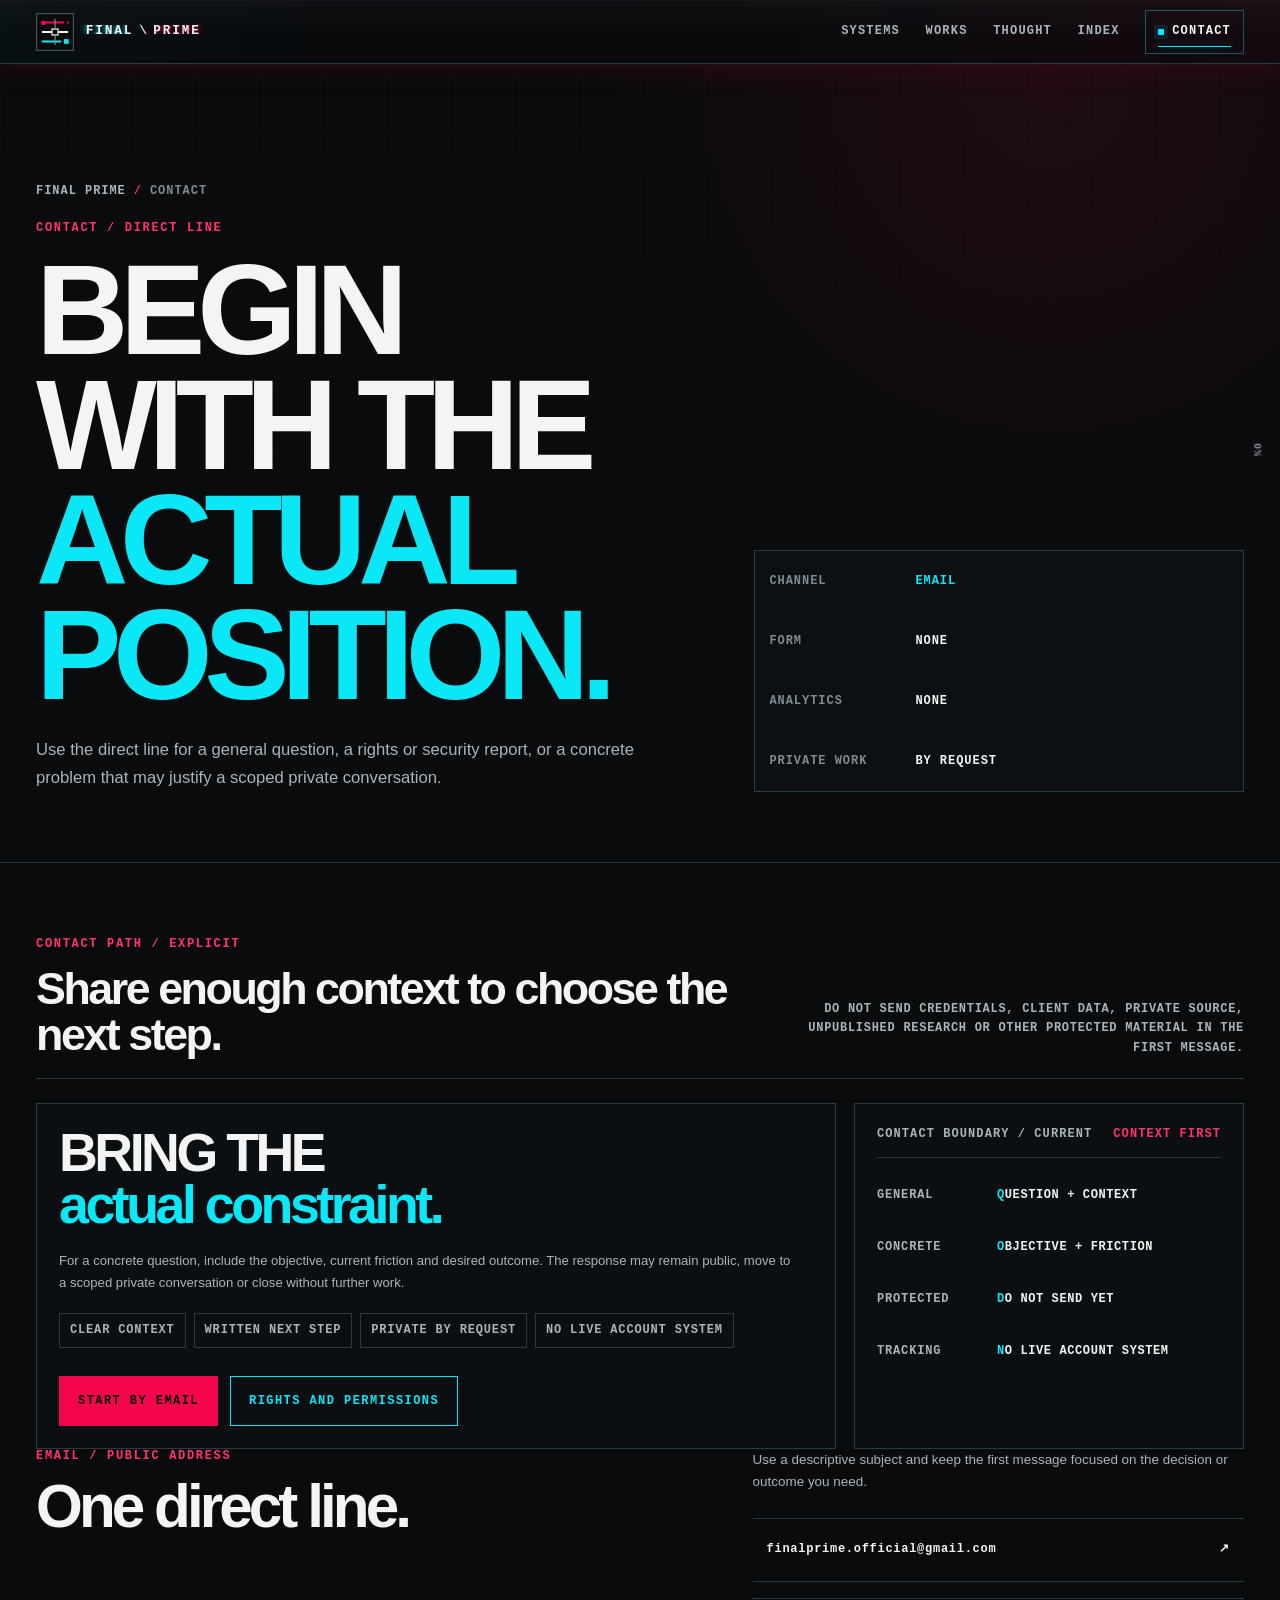
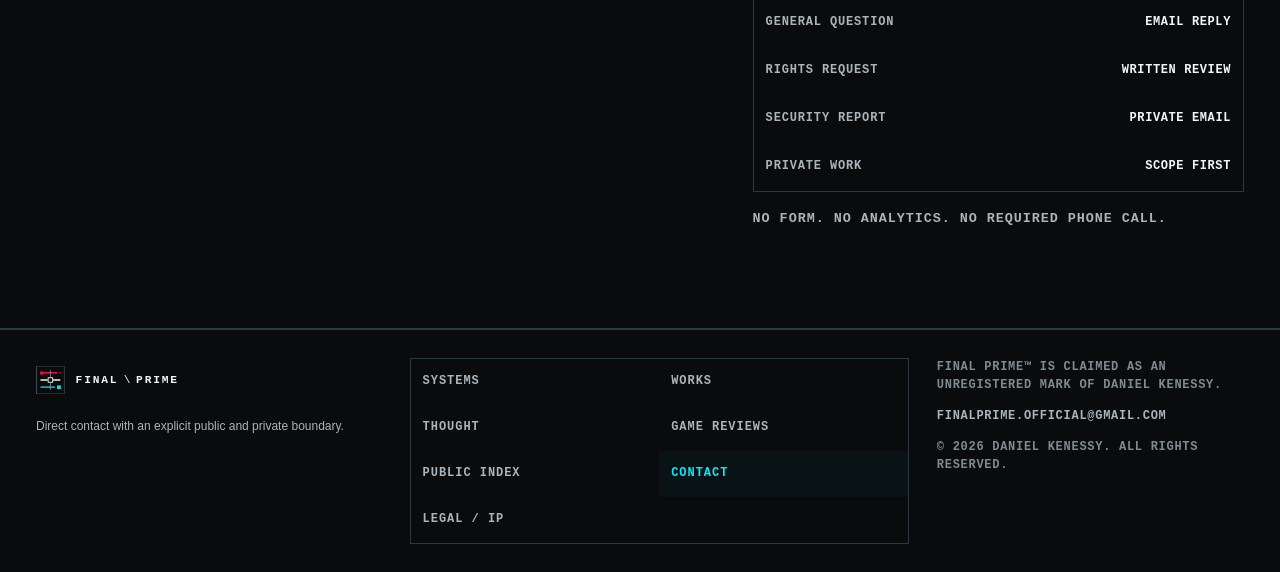
==== contact/index.html @ 652f9877 "Finalize homepage motto typography" ====
<!doctype html>
<html lang="en" class="no-js">
<head>
  <meta charset="utf-8">
  <meta name="viewport" content="width=device-width, initial-scale=1">
  <meta name="description" content="Contact Final Prime for questions, rights or security reports, and scoped private work through a direct no-tracking email path with explicit boundaries.">
  <meta name="author" content="Daniel Kenessy">
  <meta name="copyright" content="© 2026 Daniel Kenessy">
  <meta name="robots" content="index,follow,max-image-preview:large">
  <meta name="theme-color" content="#090b0d">
  <meta name="color-scheme" content="dark">
  <meta name="referrer" content="no-referrer">
  <meta http-equiv="Content-Security-Policy" content="default-src 'self'; script-src 'self'; style-src 'self'; img-src 'self' data:; font-src 'self'; media-src 'none'; connect-src 'self'; worker-src 'none'; child-src 'none'; object-src 'none'; frame-src 'none'; form-action 'none'; base-uri 'self'; manifest-src 'self'">
  <link rel="canonical" href="https://final-prime.github.io/contact/">
  <link rel="license" href="https://final-prime.github.io/legal/">
  <meta property="og:type" content="website"><meta property="og:locale" content="en_US"><meta property="og:site_name" content="Final Prime"><meta property="og:title" content="Contact Final Prime"><meta property="og:description" content="A direct contact path for general questions, rights or security reports, and scoped private work."><meta property="og:url" content="https://final-prime.github.io/contact/"><meta property="og:image" content="https://final-prime.github.io/assets/og-cover.png"><meta property="og:image:type" content="image/png"><meta property="og:image:width" content="1200"><meta property="og:image:height" content="630"><meta property="og:image:alt" content="Final Prime public surface"><meta name="twitter:card" content="summary_large_image"><meta name="twitter:title" content="Contact Final Prime"><meta name="twitter:description" content="A direct contact path for general questions, rights or security reports, and scoped private work."><meta name="twitter:image" content="https://final-prime.github.io/assets/og-cover.png"><meta name="twitter:image:alt" content="Final Prime public surface">
  <title>Contact | Final Prime</title>
  <link rel="icon" href="/assets/favicon.svg" type="image/svg+xml"><link rel="icon" href="/assets/icon-192.png" type="image/png" sizes="192x192"><link rel="apple-touch-icon" href="/apple-touch-icon.png" sizes="180x180"><link rel="manifest" href="/site.webmanifest"><link rel="stylesheet" href="/assets/signal-glitch.css?v=20260717-6"><link rel="stylesheet" href="/assets/base.css?v=20260717-6"><link rel="stylesheet" href="/assets/catalog.css"><link rel="stylesheet" href="/assets/content-b.css"><link rel="stylesheet" href="/assets/responsive.css?v=20260717-4"><link rel="stylesheet" href="/assets/surface-polish.css?v=20260717-4"><noscript><link rel="stylesheet" href="/assets/no-js.css"></noscript><script src="/assets/app.js?v=20260717-3" defer></script>
  <script src="/assets/scroll-readout.js?v=20260717-1" defer></script>
</head>
<body>
  <a class="skip-link" href="#main-content">Skip to content</a>
  <header class="site-header" data-site-header><div class="shell header-inner"><a class="brand" href="/" aria-label="Final Prime home"><img class="brand-mark" src="/assets/mark.svg" width="38" height="38" alt=""><span class="brand-name" aria-hidden="true"><span class="brand-word brand-word-final">FINAL</span><span class="brand-divider">\</span><span class="brand-word brand-word-prime">PRIME</span></span></a><button class="menu-toggle" type="button" hidden aria-expanded="false" aria-controls="site-navigation" aria-label="Open primary navigation" data-menu-toggle><span aria-hidden="true"></span></button><nav class="site-nav" id="site-navigation" aria-label="Primary navigation" data-site-nav><a href="/systems/">Systems</a><a href="/works/">Works</a><a href="/thought/">Thought</a><a href="/index/">Index</a><a class="nav-access" href="/contact/" aria-current="page"><span class="access-dot" aria-hidden="true"></span>Contact</a></nav></div></header>
  <main class="catalog-main" id="main-content" tabindex="-1">
    <section class="catalog-hero" aria-labelledby="contact-page-title"><div class="shell catalog-hero-grid"><div><nav class="page-context" aria-label="Breadcrumb"><a href="/">Final Prime</a><span aria-hidden="true">/</span><span aria-current="page">Contact</span></nav><p class="section-kicker">Contact / Direct line</p><h1 id="contact-page-title">Begin with the <span>actual position.</span></h1><p class="catalog-intro">Use the direct line for a general question, a rights or security report, or a concrete problem that may justify a scoped private conversation.</p></div><dl class="catalog-meta"><div class="current"><dt>Channel</dt><dd>Email</dd></div><div><dt>Form</dt><dd>None</dd></div><div><dt>Analytics</dt><dd>None</dd></div><div><dt>Private work</dt><dd>By request</dd></div></dl></div></section>
    <section class="catalog-section" aria-labelledby="contact-path-title"><div class="shell"><header class="section-head"><div><p class="section-kicker">Contact path / Explicit</p><h2 id="contact-path-title">Share enough context to choose the next step.</h2></div><p class="section-note">Do not send credentials, client data, private source, unpublished research or other protected material in the first message.</p></header><div class="access-layout"><article class="access-copy"><h3>Bring the <em>actual constraint.</em></h3><p>For a concrete question, include the objective, current friction and desired outcome. The response may remain public, move to a scoped private conversation or close without further work.</p><div class="access-benefits" role="list" aria-label="Contact principles"><span role="listitem">Clear context</span><span role="listitem">Written next step</span><span role="listitem">Private by request</span><span role="listitem">No live account system</span></div><div class="hero-actions"><a class="button button-primary" href="mailto:finalprime.official@gmail.com?subject=Final%20Prime%20enquiry">Start by email</a><a class="button button-secondary" href="/legal/">Rights and permissions</a></div></article><div class="private-boundary-card" role="group" aria-labelledby="contact-boundary-title"><div class="tracking-topline"><span>CONTACT BOUNDARY / CURRENT</span><strong id="contact-boundary-title">Context first</strong></div><dl><div><dt>General</dt><dd>Question + context</dd></div><div><dt>Concrete</dt><dd>Objective + friction</dd></div><div><dt>Protected</dt><dd>Do not send yet</dd></div><div><dt>Tracking</dt><dd>No live account system</dd></div></dl></div></div><section class="contact-section" aria-labelledby="direct-email-title"><div class="contact-layout"><div><p class="section-kicker">Email / Public address</p><h2 id="direct-email-title">One direct line.</h2></div><div class="contact-copy"><p>Use a descriptive subject and keep the first message focused on the decision or outcome you need.</p><a class="contact-link" href="mailto:finalprime.official@gmail.com?subject=Final%20Prime%20enquiry"><span>finalprime.official@gmail.com</span><span aria-hidden="true">↗</span></a><dl class="contact-routing" aria-label="Contact routing guidance"><div><dt>General question</dt><dd>Email reply</dd></div><div><dt>Rights request</dt><dd>Written review</dd></div><div><dt>Security report</dt><dd>Private email</dd></div><div><dt>Private work</dt><dd>Scope first</dd></div></dl><p class="contact-note">No form. No analytics. No required phone call.</p></div></div></section></div></section>
  </main>
  <footer class="site-footer"><div class="shell footer-grid"><div class="footer-identity"><a class="brand footer-brand" href="/" aria-label="Final Prime home"><img class="brand-mark" src="/assets/mark.svg" width="32" height="32" alt=""><span class="brand-name" aria-hidden="true"><span class="brand-word brand-word-final">FINAL</span><span class="brand-divider">\</span><span class="brand-word brand-word-prime">PRIME</span></span></a><p>Direct contact with an explicit public and private boundary.</p></div><nav class="footer-nav" aria-label="Footer navigation"><a href="/systems/">Systems</a><a href="/works/">Works</a><a href="/thought/">Thought</a><a href="/reviews/">Game Reviews</a><a href="/index/">Public Index</a><a href="/contact/" aria-current="page">Contact</a><a href="/legal/">Legal / IP</a></nav><div class="footer-meta"><p>Final Prime™ is claimed as an unregistered mark of Daniel Kenessy.</p><p><a href="mailto:finalprime.official@gmail.com">finalprime.official@gmail.com</a></p><p>© <span data-current-year>2026</span> Daniel Kenessy. All rights reserved.</p></div></div></footer>
</body>
</html>
---- assets/signal-glitch.css ----
/* Final Prime signal lattice and restrained digital fault effects. */

body::after {
  position: fixed;
  z-index: 90;
  inset: 0;
  content: "";
  pointer-events: none;
  opacity: 0.28;
  background: repeating-linear-gradient(
    0deg,
    rgba(255, 255, 255, 0.012) 0,
    rgba(255, 255, 255, 0.012) 1px,
    transparent 1px,
    transparent 4px
  );
}

.brand {
  position: relative;
  isolation: isolate;
}

.site-header .brand-mark {
  transform-origin: center;
}

.site-header .brand-name {
  transform-origin: left center;
}

.site-header .brand-word-final {
  --echo-near: -1px;
  --echo-mid: -3px;
  --echo-far: -6px;
  --echo-burst-near: -2px;
  --echo-burst-mid: -4px;
  --echo-burst-far: -7px;
  --echo-rgb: 10, 232, 247;
}

.site-header .brand-word-prime {
  --echo-near: 1px;
  --echo-mid: 3px;
  --echo-far: 6px;
  --echo-burst-near: 2px;
  --echo-burst-mid: 4px;
  --echo-burst-far: 7px;
  --echo-rgb: 245, 5, 77;
}

.site-header .brand-word {
  text-shadow:
    var(--echo-near) 0 0 rgba(var(--echo-rgb), 0.46),
    var(--echo-mid) 0 1px rgba(var(--echo-rgb), 0.23),
    var(--echo-far) 0 2.4px rgba(var(--echo-rgb), 0.10);
}

.site-header .brand-divider {
  text-shadow:
    -1px -1px 0.2px rgba(10, 232, 247, 0.54),
    1px 1px 0.2px rgba(245, 5, 77, 0.58),
    -3px -1px 1.4px rgba(10, 232, 247, 0.14),
    3px 1px 1.4px rgba(245, 5, 77, 0.16);
  transform-origin: center;
}

@media (prefers-reduced-motion: no-preference) {
  .site-header .brand:hover .brand-mark,
  .site-header .brand:focus-visible .brand-mark {
    animation: fp-brand-mark-interaction 460ms steps(1, end) 1;
  }

  .site-header .brand:hover .brand-name,
  .site-header .brand:focus-visible .brand-name {
    animation: fp-brand-name-interaction 460ms steps(1, end) 1;
  }

  .site-header .brand:hover .brand-word,
  .site-header .brand:focus-visible .brand-word {
    animation: fp-brand-echo-interaction 460ms steps(1, end) 1;
  }

  .site-header .brand:hover .brand-divider,
  .site-header .brand:focus-visible .brand-divider {
    animation: fp-brand-divider-interaction 460ms steps(1, end) 1;
  }

  .site-header .brand.is-glitching .brand-mark {
    animation: fp-brand-mark-trigger 460ms steps(1, end) 1;
  }

  .site-header .brand.is-glitching .brand-name {
    animation: fp-brand-name-trigger 460ms steps(1, end) 1;
  }

  .site-header .brand.is-glitching .brand-word {
    animation: fp-brand-echo-trigger 460ms steps(1, end) 1;
  }

  .site-header .brand.is-glitching .brand-divider {
    animation: fp-brand-divider-trigger 460ms steps(1, end) 1;
  }
}

@keyframes fp-brand-mark-interaction {
  0%, 16%, 32%, 48%, 64%, 100% { filter: none; transform: none; }
  10% { filter: drop-shadow(1px 0 var(--fuchsia)) drop-shadow(-1px 0 var(--cyan)); transform: translate(1px, -1px); }
  26% { filter: drop-shadow(-1px 0 var(--fuchsia)) drop-shadow(1px 0 var(--cyan)); transform: translate(-1px, 1px); }
  58% { filter: drop-shadow(1px 0 var(--cyan)) drop-shadow(-1px 0 var(--fuchsia)); transform: translateX(1px); }
}

@keyframes fp-brand-name-interaction {
  0%, 16%, 32%, 48%, 64%, 100% { transform: none; }
  10% { transform: translateX(-1px); }
  26% { transform: translateX(1px); }
  58% { transform: translateX(-1px); }
}

@keyframes fp-brand-echo-interaction {
  0%, 16%, 32%, 48%, 64%, 100% {
    text-shadow: var(--echo-near) 0 0 rgba(var(--echo-rgb), 0.46), var(--echo-mid) 0 1px rgba(var(--echo-rgb), 0.23), var(--echo-far) 0 2.4px rgba(var(--echo-rgb), 0.10);
  }
  10% {
    text-shadow: var(--echo-burst-near) 0 0 rgba(var(--echo-rgb), 0.68), var(--echo-burst-mid) 0 1.2px rgba(var(--echo-rgb), 0.34), var(--echo-burst-far) 0 2.8px rgba(var(--echo-rgb), 0.15);
  }
  26% {
    text-shadow: var(--echo-near) 0 0 rgba(var(--echo-rgb), 0.52), var(--echo-mid) 0 1px rgba(var(--echo-rgb), 0.26), var(--echo-far) 0 2.4px rgba(var(--echo-rgb), 0.11);
  }
  58% {
    text-shadow: var(--echo-burst-near) 0 0 rgba(var(--echo-rgb), 0.60), var(--echo-burst-mid) 0 1.2px rgba(var(--echo-rgb), 0.30), var(--echo-burst-far) 0 2.8px rgba(var(--echo-rgb), 0.13);
  }
}

@keyframes fp-brand-divider-interaction {
  0%, 16%, 32%, 48%, 64%, 100% {
    text-shadow: -1px -1px 0.2px rgba(10, 232, 247, 0.54), 1px 1px 0.2px rgba(245, 5, 77, 0.58), -3px -1px 1.4px rgba(10, 232, 247, 0.14), 3px 1px 1.4px rgba(245, 5, 77, 0.16);
    transform: none;
  }
  10% { text-shadow: -3px -1px 1.4px rgba(10, 232, 247, 0.66), 3px 1px 1.4px rgba(245, 5, 77, 0.72); transform: scaleX(1.14); }
  26% { text-shadow: -1px 1px 0.8px rgba(10, 232, 247, 0.50), 1px -1px 0.8px rgba(245, 5, 77, 0.54); transform: scaleX(0.96); }
  58% { text-shadow: -2px -1px 1px rgba(10, 232, 247, 0.58), 2px 1px 1px rgba(245, 5, 77, 0.62); transform: scaleX(1.06); }
}

@keyframes fp-brand-mark-trigger {
  0%, 16%, 32%, 48%, 64%, 100% { filter: none; transform: none; }
  10% { filter: drop-shadow(1px 0 var(--fuchsia)) drop-shadow(-1px 0 var(--cyan)); transform: translate(1px, -1px); }
  26% { filter: drop-shadow(-1px 0 var(--fuchsia)) drop-shadow(1px 0 var(--cyan)); transform: translate(-1px, 1px); }
  58% { filter: drop-shadow(1px 0 var(--cyan)) drop-shadow(-1px 0 var(--fuchsia)); transform: translateX(1px); }
}

@keyframes fp-brand-name-trigger {
  0%, 16%, 32%, 48%, 64%, 100% { transform: none; }
  10% { transform: translateX(-1px); }
  26% { transform: translateX(1px); }
  58% { transform: translateX(-1px); }
}

@keyframes fp-brand-echo-trigger {
  0%, 16%, 32%, 48%, 64%, 100% {
    text-shadow: var(--echo-near) 0 0 rgba(var(--echo-rgb), 0.46), var(--echo-mid) 0 1px rgba(var(--echo-rgb), 0.23), var(--echo-far) 0 2.4px rgba(var(--echo-rgb), 0.10);
  }
  10% {
    text-shadow: var(--echo-burst-near) 0 0 rgba(var(--echo-rgb), 0.68), var(--echo-burst-mid) 0 1.2px rgba(var(--echo-rgb), 0.34), var(--echo-burst-far) 0 2.8px rgba(var(--echo-rgb), 0.15);
  }
  26% {
    text-shadow: var(--echo-near) 0 0 rgba(var(--echo-rgb), 0.52), var(--echo-mid) 0 1px rgba(var(--echo-rgb), 0.26), var(--echo-far) 0 2.4px rgba(var(--echo-rgb), 0.11);
  }
  58% {
    text-shadow: var(--echo-burst-near) 0 0 rgba(var(--echo-rgb), 0.60), var(--echo-burst-mid) 0 1.2px rgba(var(--echo-rgb), 0.30), var(--echo-burst-far) 0 2.8px rgba(var(--echo-rgb), 0.13);
  }
}

@keyframes fp-brand-divider-trigger {
  0%, 16%, 32%, 48%, 64%, 100% {
    text-shadow: -1px -1px 0.2px rgba(10, 232, 247, 0.54), 1px 1px 0.2px rgba(245, 5, 77, 0.58), -3px -1px 1.4px rgba(10, 232, 247, 0.14), 3px 1px 1.4px rgba(245, 5, 77, 0.16);
    transform: none;
  }
  10% { text-shadow: -3px -1px 1.4px rgba(10, 232, 247, 0.66), 3px 1px 1.4px rgba(245, 5, 77, 0.72); transform: scaleX(1.14); }
  26% { text-shadow: -1px 1px 0.8px rgba(10, 232, 247, 0.50), 1px -1px 0.8px rgba(245, 5, 77, 0.54); transform: scaleX(0.96); }
  58% { text-shadow: -2px -1px 1px rgba(10, 232, 247, 0.58), 2px 1px 1px rgba(245, 5, 77, 0.62); transform: scaleX(1.06); }
}

@media (prefers-reduced-motion: reduce) {
  .site-header .brand-mark,
  .site-header .brand-name {
    animation: none !important;
    filter: none;
    text-shadow: none;
    transform: none;
  }

  .site-header .brand-word,
  .site-header .brand-divider {
    animation: none !important;
    transform: none;
  }
}

@media (forced-colors: active) {
  body::after { display: none; }

  .site-header .brand-mark,
  .site-header .brand-name,
  .site-header .brand-word,
  .site-header .brand-divider {
    animation: none !important;
    filter: none;
    text-shadow: none;
    transform: none;
  }

}

@media (prefers-reduced-transparency: reduce) {
  .site-header .brand-word,
  .site-header .brand-divider {
    animation: none !important;
    text-shadow: none;
    transform: none;
  }

}

@media print {
  .site-header .brand-word,
  .site-header .brand-divider {
    animation: none !important;
    text-shadow: none;
    transform: none;
  }

}
---- assets/base.css ----
:root {
  color-scheme: dark;
  --bg: #090b0d;
  --surface: #0f1316;
  --surface-2: #151b1f;
  --surface-3: #1a2126;
  --line: #2d3941;
  --line-strong: #43515a;
  --text: #f2f4f5;
  --muted: #aab4ba;
  --muted-dark: #7f8a91;
  --fuchsia: #f5054d;
  --fuchsia-text: #ff336f;
  --cyan: #0ae8f7;
  --sans: Inter, ui-sans-serif, -apple-system, BlinkMacSystemFont, "Segoe UI", Arial, sans-serif;
  --display: "Aptos Display", "Segoe UI Variable Display", "Helvetica Neue", Arial, sans-serif;
  --mono: "SFMono-Regular", Consolas, "Liberation Mono", Menlo, monospace;
  --shell: min(1360px, calc(100% - 72px));
  --header-height: 64px;
}

* { box-sizing: border-box; }
html { scroll-behavior: auto; background: var(--bg); }
body {
  margin: 0;
  min-width: 0;
  color: var(--text);
  background: radial-gradient(circle at 82% 4%, rgba(245, 5, 77, 0.09), transparent 29rem), var(--bg);
  font-family: var(--sans);
  font-size: 16px;
  line-height: 1.55;
  text-rendering: optimizeLegibility;
  -webkit-font-smoothing: antialiased;
}
body.menu-open { overflow: hidden; }
::selection { color: #050708; background: var(--cyan); }
img, svg { display: block; max-width: 100%; }
button, a { -webkit-tap-highlight-color: transparent; }
a { color: inherit; }
button, input, textarea, select { font: inherit; }
button { color: inherit; }
[hidden] { display: none !important; }
h1, h2, h3, p, dl, dd, ul { margin-top: 0; }
.shell { width: var(--shell); margin-inline: auto; }

.skip-link {
  position: fixed;
  z-index: 1000;
  top: 12px;
  left: 12px;
  display: flex;
  align-items: center;
  min-height: 44px;
  padding: 11px 14px;
  color: #031012;
  background: var(--cyan);
  transform: translateY(-180%);
  transition: none;
  font: 800 0.72rem/1 var(--mono);
  letter-spacing: 0.08em;
  text-decoration: none;
  text-transform: uppercase;
}
.skip-link:focus { transform: translateY(0); }
:focus-visible { outline: 3px solid var(--cyan); outline-offset: 3px; }

.site-header {
  position: sticky;
  z-index: 100;
  top: 0;
  height: var(--header-height);
  overflow: visible;
  border-bottom: 1px solid var(--line);
  background-color: #0c0e10;
  background-image:
    linear-gradient(180deg, rgba(255, 255, 255, 0.026) 0%, transparent 58%),
    linear-gradient(90deg, rgba(10, 232, 247, 0.025) 0%, transparent 26%, transparent 70%, rgba(245, 5, 77, 0.04) 100%);
  box-shadow:
    inset 0 1px 0 rgba(255, 255, 255, 0.026),
    0 10px 28px rgba(245, 5, 77, 0.08),
    0 2px 10px rgba(245, 5, 77, 0.05);
  transition: background-color 200ms ease, border-color 200ms ease, box-shadow 200ms ease;
}
.site-header.is-scrolled {
  border-bottom-color: var(--line-strong);
  background-color: #090b0d;
  box-shadow:
    inset 0 1px 0 rgba(255, 255, 255, 0.026),
    0 12px 32px rgba(245, 5, 77, 0.11),
    0 3px 12px rgba(245, 5, 77, 0.07);
}
@supports ((-webkit-backdrop-filter: blur(1px)) or (backdrop-filter: blur(1px))) {
  .site-header {
    background-color: rgba(9, 11, 13, 0.80);
    backdrop-filter: blur(18px) saturate(112%);
    -webkit-backdrop-filter: blur(18px) saturate(112%);
  }
  .site-header.is-scrolled { background-color: rgba(9, 11, 13, 0.92); }
}
.header-inner { display: flex; align-items: center; justify-content: space-between; height: 100%; gap: clamp(18px, 2.2vw, 28px); }
.brand { display: inline-flex; align-items: center; min-height: 44px; gap: 12px; text-decoration: none; }
.brand-mark { flex: 0 0 auto; }
.brand-name { display: inline-flex; gap: 0.42em; align-items: baseline; color: var(--text); font: 800 0.78rem/1 var(--mono); letter-spacing: 0.16em; white-space: nowrap; }
.brand-word,
.brand-divider { display: inline-block; }
.brand-divider { min-width: 0.75em; color: var(--text); font-weight: 500; letter-spacing: 0; text-align: center; }
.site-nav { display: flex; align-items: center; gap: clamp(16px, 2vw, 26px); }
.site-nav a { position: relative; display: inline-flex; align-items: center; min-height: 44px; color: var(--muted); font: 800 0.75rem/1.3 var(--mono); letter-spacing: 0.1em; text-decoration: none; text-transform: uppercase; }
.site-nav a::after {
  position: absolute;
  right: 0;
  bottom: 6px;
  left: 0;
  height: 1px;
  content: "";
  opacity: 0;
  background: var(--cyan);
  box-shadow: 0 0 9px rgba(10, 232, 247, 0.52);
  transform: scaleX(0);
  transform-origin: center;
  transition: opacity 150ms ease, transform 180ms ease;
}
.site-nav a:hover, .site-nav a:focus-visible { color: var(--text); }
.site-nav a:hover::after,
.site-nav a:focus-visible::after { opacity: 1; transform: scaleX(1); }
.site-nav .nav-access { display: inline-flex; align-items: center; gap: 8px; min-height: 44px; padding: 0 12px; color: var(--cyan); border: 1px solid rgba(10, 232, 247, 0.36); }
.site-nav .nav-access::after { right: 12px; left: 12px; }
.access-dot { width: 6px; height: 6px; background: var(--cyan); box-shadow: 0 0 0 4px rgba(10, 232, 247, 0.10); }
.menu-toggle { display: none; width: 46px; height: 46px; border: 1px solid var(--line); background: transparent; cursor: pointer; }
.menu-toggle span, .menu-toggle::before, .menu-toggle::after { display: block; width: 20px; height: 1px; margin: 5px auto; content: ""; background: currentColor; transition: transform 180ms ease, opacity 180ms ease; }
.menu-toggle[aria-expanded="true"] span { opacity: 0; }
.menu-toggle[aria-expanded="true"]::before { transform: translateY(6px) rotate(45deg); }
.menu-toggle[aria-expanded="true"]::after { transform: translateY(-6px) rotate(-45deg); }
.section-head { display: grid; grid-template-columns: minmax(0, 1fr) auto; gap: 30px; align-items: end; padding-bottom: 20px; border-bottom: 1px solid var(--line); }
.section-head > * { min-width: 0; }
.section-head h2 { margin: 13px 0 0; font-family: var(--display); font-size: clamp(2rem, 3.5vw, 3.35rem); font-style: normal; font-weight: 720; line-height: 1.04; letter-spacing: -0.055em; overflow-wrap: anywhere; }
.section-note { max-width: 460px; margin: 0; color: var(--muted); font: 700 0.75rem/1.6 var(--mono); letter-spacing: 0.06em; text-align: right; text-transform: uppercase; }
.section-kicker { margin-bottom: 0; color: var(--fuchsia-text); font: 800 0.75rem/1.2 var(--mono); letter-spacing: 0.14em; text-transform: uppercase; }
.hero-actions { display: flex; flex-wrap: wrap; gap: 12px; margin-top: 28px; }
.button { display: inline-flex; align-items: center; justify-content: center; min-height: 50px; padding: 0 18px; border: 1px solid var(--line); background: transparent; color: var(--text); font: 800 0.75rem/1.2 var(--mono); letter-spacing: 0.12em; text-decoration: none; text-transform: uppercase; transition: transform 150ms ease, border-color 150ms ease, background 150ms ease, color 150ms ease; }
.button:hover, .button:focus-visible { transform: translateY(-2px); border-color: var(--line-strong); }
.button-primary { color: #050708; border-color: var(--fuchsia); background: var(--fuchsia); }
.button-primary:hover, .button-primary:focus-visible { background: #ff1d5f; border-color: #ff1d5f; }
.button-secondary { color: var(--cyan); border-color: var(--cyan); }

@media (forced-colors: active) {
  .site-header,
  .site-header.is-scrolled {
    border-bottom-color: CanvasText;
    background: Canvas;
    box-shadow: none;
    backdrop-filter: none;
    -webkit-backdrop-filter: none;
  }
  .site-nav a::after { background: CanvasText; box-shadow: none; forced-color-adjust: none; }
  .menu-toggle span,
  .menu-toggle::before,
  .menu-toggle::after { background: CanvasText; forced-color-adjust: none; }
  .access-dot { forced-color-adjust: none; }
  .button-primary { color: ButtonText; background: ButtonFace; border-color: ButtonText; }
}

@media (prefers-reduced-transparency: reduce) {
  .site-header,
  .site-header.is-scrolled {
    background-color: #090b0d;
    background-image: none;
    box-shadow: none;
    backdrop-filter: none;
    -webkit-backdrop-filter: none;
  }
}

@media print {
  .site-header,
  .site-header.is-scrolled {
    background-image: none;
    box-shadow: none;
    backdrop-filter: none;
    -webkit-backdrop-filter: none;
  }
}
.footer-nav a[href="/legal/"] { grid-column: 1 / -1; border-right: 0; border-bottom: 0; }
---- assets/catalog.css ----
/* Public registry and Works surfaces. Shared, static and dependency-free. */

.sr-only {
  position: absolute !important;
  width: 1px !important;
  height: 1px !important;
  padding: 0 !important;
  margin: -1px !important;
  overflow: hidden !important;
  clip: rect(0, 0, 0, 0) !important;
  white-space: nowrap !important;
  border: 0 !important;
}
.catalog-main {
  min-height: calc(100svh - var(--header-height));
}
.catalog-hero {
  position: relative;
  padding: clamp(64px, 9vw, 118px) 0 70px;
  border-bottom: 1px solid var(--line);
  overflow: hidden;
}
.catalog-hero::before {
  position: absolute;
  inset: 0;
  pointer-events: none;
  content: "";
  background-image:
    linear-gradient(rgba(45, 57, 65, 0.28) 1px, transparent 1px),
    linear-gradient(90deg, rgba(45, 57, 65, 0.28) 1px, transparent 1px);
  background-size: 64px 64px;
  opacity: 0.24;
  mask-image: linear-gradient(to bottom, #000, transparent 94%);
}
.catalog-hero-grid {
  position: relative;
  display: grid;
  grid-template-columns: minmax(0, 1.15fr) minmax(340px, 0.85fr);
  gap: 56px;
  align-items: end;
}
.catalog-hero h1 {
  max-width: 980px;
  margin: 16px 0 0;
  font-family: var(--display);
  font-size: clamp(4rem, 10vw, 9rem);
  font-weight: 780;
  line-height: 0.9;
  letter-spacing: -0.065em;
  overflow-wrap: anywhere;
  text-transform: uppercase;
}
.catalog-hero h1 span {
  display: block;
  color: var(--cyan);
}
.catalog-intro {
  max-width: 780px;
  margin: 24px 0 0;
  color: var(--muted);
  font-size: clamp(1rem, 1.3vw, 1.18rem);
  line-height: 1.68;
  overflow-wrap: anywhere;
}
.catalog-meta {
  margin: 0;
  border: 1px solid var(--line);
  background: rgba(15, 19, 22, 0.72);
}
.catalog-meta > div {
  display: grid;
  grid-template-columns: 132px minmax(0, 1fr);
  gap: 14px;
  min-height: 60px;
  align-items: center;
  padding: 0 14px;
  border-bottom: 1px solid var(--line-soft);
}
.catalog-meta > div:last-child { border-bottom: 0; }
.catalog-meta dt,
.catalog-meta dd,
.catalog-code,
.registry-head,
.registry-cell dt,
.registry-cell dd,
.release-lane header,
.release-lane footer,
.boundary-list dt,
.boundary-list dd {
  font: 800 0.75rem/1.4 var(--mono);
  letter-spacing: 0.08em;
  text-transform: uppercase;
}
.catalog-meta dt { color: var(--muted-dark); }
.catalog-meta dd { min-width: 0; margin: 0; color: var(--text); overflow-wrap: anywhere; }
.catalog-meta .current dd { color: var(--cyan); }
.catalog-section {
  padding: 74px 0;
  border-bottom: 1px solid var(--line);
}
.catalog-grid {
  display: grid;
  grid-template-columns: repeat(2, minmax(0, 1fr));
  gap: 18px;
  margin-top: 24px;
}
.release-lane,
.registry-card,
.catalog-boundary,
.catalog-empty,
.release-protocol {
  min-width: 0;
  border: 1px solid var(--line);
  background: rgba(15, 19, 22, 0.58);
}
.release-lane {
  position: relative;
  display: flex;
  min-height: 310px;
  flex-direction: column;
  overflow: hidden;
}
.release-lane::before {
  position: absolute;
  top: -1px;
  left: -1px;
  width: 32%;
  height: 1px;
  content: "";
  background: var(--fuchsia);
}
.release-lane:nth-child(even)::before { background: var(--cyan); }
.release-lane header {
  display: flex;
  min-height: 50px;
  align-items: center;
  justify-content: space-between;
  gap: 18px;
  padding: 0 15px;
  border-bottom: 1px solid var(--line);
  color: var(--muted);
}
.release-lane header strong { color: var(--muted); }
.release-lane-body { padding: clamp(22px, 4vw, 36px); }
.release-lane h2 {
  margin: 0;
  font-family: var(--display);
  font-size: clamp(2.2rem, 4.8vw, 4.6rem);
  line-height: 0.96;
  letter-spacing: -0.06em;
  overflow-wrap: anywhere;
  text-transform: uppercase;
}
.release-lane p { max-width: 650px; margin: 18px 0 0; color: var(--muted); font-size: 0.84rem; line-height: 1.65; }
.release-lane .published-review-line {
  margin-top: 18px;
  padding: 14px;
  border: 1px solid rgba(255, 159, 47, 0.28);
  background: rgba(255, 159, 47, 0.035);
}
.published-review-line strong {
  display: block;
  color: #ff9f2f;
  font: 800 0.75rem/1.4 var(--mono);
  text-transform: uppercase;
}
.published-review-line span {
  display: block;
  margin-top: 8px;
  color: var(--muted);
  font-size: 0.75rem;
}
.release-lane footer {
  display: grid;
  grid-template-columns: 1fr auto;
  gap: 18px;
  align-items: center;
  margin-top: auto;
  padding: 14px 16px;
  border-top: 1px solid var(--line);
  color: var(--muted-dark);
}
.release-lane footer strong { color: var(--text); }
.release-protocol { margin-top: 18px; }
.protocol-grid { display: grid; grid-template-columns: repeat(4, 1fr); margin: 0; padding: 0; list-style: none; }
.protocol-step { min-width: 0; min-height: 150px; padding: 16px; border-right: 1px solid var(--line); }
.protocol-step:last-child { border-right: 0; }
.protocol-step span { color: var(--muted-dark); font: 800 0.75rem/1.3 var(--mono); letter-spacing: 0.08em; text-transform: uppercase; }
.protocol-step strong { display: block; margin-top: 16px; color: var(--text); font-size: 0.9rem; text-transform: uppercase; }
.protocol-step p { margin: 9px 0 0; color: var(--muted); font-size: 0.75rem; line-height: 1.5; }
.protocol-step:first-child { box-shadow: inset 2px 0 0 var(--cyan); }
.protocol-step:last-child { box-shadow: inset -2px 0 0 var(--fuchsia); }
.registry-list { display: grid; gap: 12px; margin-top: 24px; }
.registry-card { display: grid; grid-template-columns: 175px minmax(0, 1fr); }
.registry-head {
  display: flex;
  min-height: 156px;
  flex-direction: column;
  justify-content: space-between;
  padding: 16px;
  border-right: 1px solid var(--line);
  color: var(--muted);
}
.registry-head strong { color: var(--fuchsia-text); }
.registry-card:nth-child(even) .registry-head strong { color: var(--cyan); }
.registry-body { min-width: 0; padding: 18px; }
.registry-body h2 { margin: 0; font-family: var(--display); font-size: clamp(1.65rem, 3vw, 2.8rem); line-height: 1; letter-spacing: -0.05em; text-transform: uppercase; }
.registry-body > p { max-width: 850px; margin: 12px 0 0; color: var(--muted); font-size: 0.8rem; line-height: 1.58; }
.registry-data { display: grid; grid-template-columns: repeat(4, minmax(0, 1fr)); margin: 18px 0 0; border: 1px solid var(--line); }
.registry-cell { min-width: 0; padding: 11px; border-right: 1px solid var(--line); }
.registry-cell:last-child { border-right: 0; }
.registry-cell dt { color: var(--muted-dark); }
.registry-cell dd { margin: 7px 0 0; color: var(--text); overflow-wrap: anywhere; }
.registry-cell.state dd { color: var(--cyan); }
.registry-actions { display: flex; flex-wrap: wrap; gap: 10px; margin-top: 16px; }
.catalog-boundary { display: grid; grid-template-columns: minmax(0, 1fr) 380px; margin-top: 18px; }
.boundary-copy { min-width: 0; padding: clamp(22px, 4vw, 38px); }
.boundary-copy h2 { margin: 0; font-family: var(--display); font-size: clamp(2rem, 4vw, 4rem); line-height: 0.98; letter-spacing: -0.055em; overflow-wrap: anywhere; text-transform: uppercase; }
.boundary-copy p { max-width: 760px; margin: 18px 0 0; color: var(--muted); font-size: 0.82rem; line-height: 1.62; }
.boundary-list { margin: 0; border-left: 1px solid var(--line); }
.boundary-list > div { display: grid; grid-template-columns: 100px minmax(0, 1fr); gap: 12px; min-height: 62px; align-items: center; padding: 0 14px; border-bottom: 1px solid var(--line-soft); }
.boundary-list > div:last-child { border-bottom: 0; }
.boundary-list dt { color: var(--muted-dark); }
.boundary-list dd { min-width: 0; margin: 0; color: var(--text); overflow-wrap: anywhere; }
.boundary-list .public dd { color: var(--cyan); }
.boundary-list .private dd { color: var(--fuchsia-text); }
.catalog-empty { margin-top: 18px; padding: clamp(22px, 4vw, 40px); }
.catalog-empty h2 { max-width: 760px; margin: 14px 0 0; font-family: var(--display); font-size: clamp(2rem, 4vw, 4rem); line-height: 0.98; letter-spacing: -0.055em; overflow-wrap: anywhere; text-transform: uppercase; }
.catalog-empty p { max-width: 760px; margin: 18px 0 0; color: var(--muted); font-size: 0.82rem; line-height: 1.62; }
@media (max-width: 1080px) {
  .catalog-hero-grid,
  .catalog-boundary { grid-template-columns: 1fr; }
  .catalog-meta,
  .boundary-list { max-width: 760px; }
  .boundary-list { border-top: 1px solid var(--line); border-left: 0; }
  .registry-data { grid-template-columns: 1fr 1fr; }
  .registry-cell:nth-child(2) { border-right: 0; }
  .registry-cell:nth-child(-n + 2) { border-bottom: 1px solid var(--line); }
}
@media (max-width: 760px) {
  .catalog-hero { padding-top: 54px; }
  .catalog-hero h1 { font-size: min(18vw, 5.8rem); }
  .catalog-grid { grid-template-columns: 1fr; }
  .release-lane { min-height: 280px; }
  .release-lane h2 { font-size: min(12vw, 4rem); }
  .protocol-grid { grid-template-columns: 1fr 1fr; }
  .protocol-step:nth-child(2) { border-right: 0; }
  .protocol-step:nth-child(-n + 2) { border-bottom: 1px solid var(--line); }
  .registry-card { grid-template-columns: 1fr; }
  .registry-head { min-height: 76px; border-right: 0; border-bottom: 1px solid var(--line); }
  .registry-data { grid-template-columns: 1fr; }
  .registry-cell { border-right: 0; border-bottom: 1px solid var(--line); }
  .registry-cell:last-child { border-bottom: 0; }
  .boundary-list > div { grid-template-columns: 1fr; gap: 6px; padding-block: 12px; }
  .release-lane footer { grid-template-columns: 1fr; gap: 5px; }
}
@media (max-width: 420px) {
  .protocol-grid { grid-template-columns: 1fr; }
  .protocol-step { border-right: 0; border-bottom: 1px solid var(--line); }
  .protocol-step:last-child { border-bottom: 0; }
}
@media (forced-colors: active) {
  .release-lane,
  .registry-card,
  .catalog-boundary,
  .catalog-empty,
  .release-protocol,
  .catalog-meta,
  .registry-data,
  .release-lane .published-review-line { border-color: CanvasText; }
}
---- assets/content-b.css ----
.access-layout { display: grid; grid-template-columns: minmax(0, 1fr) 390px; gap: 18px; margin-top: 24px; }
.access-copy, .private-boundary-card { padding: 22px; border: 1px solid var(--line); background: rgba(15, 19, 22, 0.54); }
.access-copy h3 { margin: 0; font-family: var(--display); font-size: clamp(2rem, 4.2vw, 3.8rem); font-weight: 760; line-height: 0.97; letter-spacing: -0.065em; text-transform: uppercase; }
.access-copy h3 em { display: block; color: var(--cyan); font-family: var(--display); font-style: normal; font-weight: 760; text-transform: none; }
.access-copy > p { max-width: 740px; margin: 20px 0 0; color: var(--muted); font-size: 0.82rem; line-height: 1.65; }
.access-benefits { display: flex; flex-wrap: wrap; gap: 8px; margin-top: 20px; }
.access-benefits span { padding: 8px 10px; border: 1px solid var(--line); color: var(--muted); font: 700 0.75rem/1.4 var(--mono); letter-spacing: 0.07em; text-transform: uppercase; }
.tracking-topline { display: flex; justify-content: space-between; gap: 16px; padding-bottom: 14px; border-bottom: 1px solid var(--line); color: var(--muted); font: 800 0.75rem/1.4 var(--mono); letter-spacing: 0.09em; text-transform: uppercase; }
.tracking-topline strong { color: var(--fuchsia-text); }
.private-boundary-card dl { margin: 12px 0 0; }
.private-boundary-card dl > div { display: grid; grid-template-columns: 110px 1fr; gap: 10px; min-height: 52px; align-items: center; border-bottom: 1px solid var(--line-soft); }
.private-boundary-card dl > div:last-child { border-bottom: 0; }
.private-boundary-card dt { color: var(--muted); font: 700 0.75rem/1.4 var(--mono); letter-spacing: 0.07em; text-transform: uppercase; }
.private-boundary-card dd { margin: 0; color: var(--text); font: 700 0.75rem/1.4 var(--mono); letter-spacing: 0.05em; text-transform: uppercase; }
.private-boundary-card dd:first-letter { color: var(--cyan); }

.contact-layout { display: grid; grid-template-columns: minmax(0, 1fr) minmax(360px, 0.8fr); gap: clamp(50px, 8vw, 110px); align-items: start; }
.contact-layout h2 { margin: 13px 0 0; font-family: var(--display); font-size: clamp(2.15rem, 4.7vw, 4.55rem); font-style: normal; font-weight: 740; line-height: 0.99; letter-spacing: -0.065em; overflow-wrap: anywhere; }
.contact-copy > p { margin-bottom: 24px; color: var(--muted); font-size: 0.84rem; line-height: 1.65; }
.contact-link { display: flex; justify-content: space-between; gap: 20px; align-items: center; min-height: 64px; padding: 0 14px; border-top: 1px solid var(--line); border-bottom: 1px solid var(--line); color: var(--text); font: 800 0.75rem/1.4 var(--mono); letter-spacing: 0.06em; text-decoration: none; }
.contact-link:hover, .contact-link:focus-visible { color: var(--cyan); }
.contact-note { margin-top: 16px; color: var(--muted-dark); font: 700 0.75rem/1.5 var(--mono); letter-spacing: 0.07em; text-transform: uppercase; }

.access-layout > *,
.contact-layout > * { min-width: 0; max-width: 100%; }
.contact-routing { margin: 16px 0 0; border: 1px solid var(--line); font-size: 0.75rem; line-height: 1.4; }
.contact-routing > div { display: grid; grid-template-columns: 1fr auto; gap: 18px; min-height: 48px; align-items: center; padding: 0 12px; border-bottom: 1px solid var(--line-soft); }
.contact-routing > div:last-child { border-bottom: 0; }
.contact-routing dt { color: var(--muted); font-family: var(--mono); font-weight: 700; letter-spacing: 0.07em; text-transform: uppercase; }
.contact-routing dd { margin: 0; color: var(--text); font-family: var(--mono); font-weight: 700; letter-spacing: 0.05em; text-align: right; text-transform: uppercase; }

@media (max-width: 760px) {
  .contact-routing > div { grid-template-columns: 1fr; gap: 6px; padding: 10px 12px; }
  .contact-routing dd { text-align: left; }
}

@media (forced-colors: active) {
  .contact-routing { border-color: CanvasText; }
}
---- assets/responsive.css ----
@media (max-width: 1080px) {
  :root { --shell: min(100% - 44px, 980px); }
  .access-layout, .contact-layout { grid-template-columns: 1fr; }
  .private-boundary-card { max-width: 680px; }
}

@media (max-width: 760px) {
  :root { --shell: min(100% - 28px, 720px); --header-height: 60px; }
  .menu-toggle { display: block; }
  .site-nav {
    position: fixed;
    z-index: 90;
    top: calc(var(--header-height) + 8px);
    right: 14px;
    left: 14px;
    display: none;
    max-height: calc(100dvh - var(--header-height) - 16px);
    overflow-y: auto;
    overscroll-behavior: contain;
    flex-direction: column;
    align-items: stretch;
    gap: 0;
    border: 1px solid var(--line);
    background: rgba(9, 11, 13, 0.99);
    box-shadow: 0 24px 70px rgba(0, 0, 0, 0.48);
  }
  .site-nav.is-open { display: flex; }
  .site-nav a { min-height: 52px; display: flex; align-items: center; padding: 0 16px; border-bottom: 1px solid var(--line-soft); }
  .site-nav a:last-child { border-bottom: 0; }
  .site-nav .nav-access { justify-content: center; margin: 10px; border-bottom: 1px solid rgba(10, 232, 247, 0.36); }
  html.no-js .site-nav { display: flex; }
  .section { padding: 66px 0; }
  .section-head { grid-template-columns: 1fr; }
  .section-note { text-align: left; }
  .access-copy, .private-boundary-card { padding: 18px; }
  .private-boundary-card dl > div { grid-template-columns: 1fr; gap: 5px; padding: 10px 0; }
  .contact-link { font-size: 0.75rem; overflow-wrap: anywhere; }
}

@media (max-width: 380px) {
  :root { --shell: calc(100% - 22px); }
  .brand-name { font-size: 0.64rem; }
  .tracking-topline { align-items: flex-start; flex-direction: column; padding: 14px; }
}

@media (prefers-reduced-motion: reduce) {
  *, *::before, *::after { scroll-behavior: auto !important; animation-duration: 0.001ms !important; animation-iteration-count: 1 !important; transition-duration: 0.001ms !important; }
}
---- assets/surface-polish.css ----
/* Site-wide navigation, footer and public-surface polish. */

html { scroll-padding-top: calc(var(--header-height) + 18px); }
[id] { scroll-margin-top: calc(var(--header-height) + 18px); }

.site-nav a[aria-current="page"],
.site-nav a[aria-current="location"] { color: var(--text); }

.site-nav a[aria-current="page"]::after,
.site-nav a[aria-current="location"]::after {
  opacity: 1;
  background: var(--fuchsia);
  transform: scaleX(1);
}

.site-nav a[aria-current="page"]:hover::after,
.site-nav a[aria-current="page"]:focus-visible::after,
.site-nav a[aria-current="location"]:hover::after,
.site-nav a[aria-current="location"]:focus-visible::after,
.site-nav .nav-access[aria-current]::after { background: var(--cyan); }

.scroll-readout {
  position: fixed;
  z-index: 70;
  top: 50%;
  right: 6px;
  min-width: 34px;
  padding: 4px 0;
  border: 0;
  color: var(--muted-dark);
  background: transparent;
  filter: drop-shadow(0 0 7px rgba(245, 5, 77, 0.24));
  transform: translateY(-50%) rotate(90deg);
  pointer-events: none;
  font: 800 0.64rem/1 var(--mono);
  letter-spacing: 0.08em;
  text-align: center;
}

body.menu-open .scroll-readout { display: none; }

.page-context {
  display: flex;
  flex-wrap: wrap;
  gap: 8px;
  align-items: center;
  margin: 0 0 18px;
  color: var(--muted-dark);
  font: 800 0.75rem/1.4 var(--mono);
  letter-spacing: 0.08em;
  text-transform: uppercase;
}

.page-context a {
  display: inline-flex;
  min-height: 24px;
  align-items: center;
  color: var(--muted);
  text-decoration: none;
}
.page-context a:hover,
.page-context a:focus-visible { color: var(--cyan); }
.page-context span[aria-hidden="true"] { color: var(--fuchsia-text); }

.surface-current {
  border-color: rgba(10, 232, 247, 0.34);
  box-shadow: inset 2px 0 0 var(--cyan);
}

.surface-current::before { background: var(--cyan); }
.surface-current header strong { color: var(--cyan); }

.surface-private {
  border-color: rgba(245, 5, 77, 0.3);
  box-shadow: inset 2px 0 0 var(--fuchsia);
}

.surface-private::before { background: var(--fuchsia); }
.surface-private header strong { color: var(--fuchsia-text); }

.surface-actions {
  display: flex;
  flex-wrap: wrap;
  gap: 10px;
  margin-top: 20px;
}

.closing-section { padding-top: 0; }
.closing-route {
  display: grid;
  grid-template-columns: minmax(0, 1fr) minmax(220px, 300px);
  gap: clamp(28px, 6vw, 80px);
  align-items: center;
  padding: clamp(28px, 5vw, 52px);
  border: 1px solid var(--line);
  background:
    linear-gradient(135deg, rgba(245, 5, 77, 0.055), transparent 42%),
    linear-gradient(315deg, rgba(10, 232, 247, 0.045), transparent 38%),
    rgba(15, 19, 22, 0.5);
  box-shadow: inset 3px 0 0 var(--fuchsia), inset -3px 0 0 var(--cyan);
}

.closing-route h2 {
  margin: 13px 0 0;
  font-family: var(--display);
  font-size: clamp(2.15rem, 4.7vw, 4.55rem);
  font-weight: 740;
  line-height: 0.99;
  letter-spacing: -0.065em;
}

.closing-route p:not(.section-kicker) {
  max-width: 740px;
  margin: 20px 0 0;
  color: var(--muted);
  font-size: 0.84rem;
  line-height: 1.65;
}

.closing-actions { display: grid; gap: 10px; }

.site-footer { padding: 0; border-top: 1px solid var(--line); }
.footer-brand { transform: scale(0.9); transform-origin: left center; }
.footer-grid {
  display: grid;
  grid-template-columns: minmax(230px, 0.9fr) minmax(360px, 1.3fr) minmax(220px, 0.8fr);
  gap: 28px;
  align-items: start;
  padding: 28px 0;
}

.footer-identity { min-width: 0; }
.footer-identity p {
  max-width: 320px;
  margin: 14px 0 0;
  color: var(--muted);
  font-size: 0.75rem;
  line-height: 1.55;
}

.footer-nav {
  display: grid;
  grid-template-columns: repeat(2, minmax(0, 1fr));
  border: 1px solid var(--line);
}

.footer-nav a {
  min-height: 46px;
  display: flex;
  align-items: center;
  padding: 0 12px;
  border-right: 1px solid var(--line-soft);
  border-bottom: 1px solid var(--line-soft);
  color: var(--muted);
  font: 800 0.75rem/1.3 var(--mono);
  letter-spacing: 0.08em;
  text-decoration: none;
  text-transform: uppercase;
}

.footer-nav a:nth-child(2n) { border-right: 0; }
.footer-nav a:last-child { border-bottom: 0; }
.footer-nav a:hover,
.footer-nav a:focus-visible,
.footer-nav a[aria-current] { color: var(--cyan); background: rgba(10, 232, 247, 0.03); }

.footer-meta {
  display: grid;
  gap: 10px;
  color: var(--muted-dark);
  font: 700 0.75rem/1.5 var(--mono);
  letter-spacing: 0.06em;
  text-transform: uppercase;
}

.footer-meta p { margin: 0; }
.footer-meta a {
  min-height: 24px;
  display: inline-flex;
  align-items: center;
  color: var(--muted);
  text-decoration: none;
  overflow-wrap: anywhere;
}
.footer-meta a:hover,
.footer-meta a:focus-visible { color: var(--cyan); }

@media (max-width: 1080px) {
  .scroll-readout { display: none; }
  .footer-grid { grid-template-columns: 1fr 1fr; }
  .footer-meta { grid-column: 1 / -1; grid-template-columns: repeat(3, minmax(0, 1fr)); }
}

@media (max-width: 760px) {
  body.menu-open::before {
    position: fixed;
    z-index: 80;
    inset: var(--header-height) 0 0;
    content: "";
    background: rgba(3, 5, 6, 0.78);
    backdrop-filter: blur(3px);
    -webkit-backdrop-filter: blur(3px);
  }

  .surface-actions { display: grid; }
  .surface-actions .button { width: 100%; }
  .closing-route { grid-template-columns: 1fr; padding: 24px 20px; }
  .closing-actions { margin-top: 4px; }
  .footer-grid { grid-template-columns: 1fr; gap: 22px; }
  .footer-meta { grid-column: auto; grid-template-columns: 1fr; }
}

@media (max-width: 420px) {
  .footer-nav { grid-template-columns: 1fr; }
  .footer-nav a,
  .footer-nav a:nth-child(2n),
  .footer-nav a:last-child {
    border-right: 0;
    border-bottom: 1px solid var(--line-soft);
  }
  .footer-nav a:last-child { border-bottom: 0; }
}

@media (forced-colors: active) {
  .scroll-readout { color: CanvasText; filter: none; }
  .footer-nav,
  .closing-route,
  .surface-current,
  .surface-private { border-color: CanvasText; box-shadow: none; }
}

@media print {
  @page { size: A4; margin: 12mm; }

  :root {
    --bg: #fff;
    --surface: #fff;
    --surface-strong: #fff;
    --text: #111;
    --muted: #333;
    --muted-dark: #555;
    --line: #777;
    --line-soft: #bbb;
    --line-strong: #333;
    --fuchsia: #9e0037;
    --fuchsia-text: #9e0037;
    --cyan: #006b73;
    --header-height: 48px;
  }

  html {
    scroll-padding-top: 0;
    font-size: 9pt;
  }

  body {
    min-width: 0;
    color: var(--text);
    background: #fff;
  }

  body * {
    color: var(--text) !important;
    background-color: transparent !important;
    background-image: none !important;
    box-shadow: none !important;
  }

  body::before,
  body::after,
  .skip-link,
  .menu-toggle,
  .site-nav,
  .hero-actions,
  .surface-actions,
  .closing-actions,
  .dossier-actions,
  .dossier-nav,
  button { display: none !important; }

  *,
  *::before,
  *::after {
    animation: none !important;
    transition: none !important;
    text-shadow: none !important;
  }

  .site-header {
    position: static;
    color: var(--text);
    background: #fff;
    box-shadow: none;
  }

  .header-inner { min-height: 48px; }
  .shell { width: 100%; max-width: none; }
  main { overflow: visible; }

  .dossier-hero-grid { grid-template-columns: 1fr !important; }
  .dossier-score {
    width: 100%;
    max-width: none !important;
    justify-self: stretch !important;
  }

  .evidence-arc { break-inside: avoid-page; }
  [data-evidence-status] { display: none !important; }
  .evidence-arc summary::after { display: none !important; }
  .evidence-arc-body {
    display: grid !important;
    grid-template-columns: 1fr !important;
  }

  a,
  a:visited { color: var(--text); }

  h1,
  h2,
  h3,
  h4 { break-after: avoid-page; }

  p,
  li,
  dd { orphans: 3; widows: 3; }

  article,
  blockquote,
  pre,
  table,
  .release-lane,
  .registry-cell,
  .catalog-meta > div,
  .footer-nav,
  .footer-meta { break-inside: avoid-page; }

  img,
  svg { max-width: 100%; }

  .site-footer {
    color: var(--text);
    background: #fff;
  }
}
---- assets/no-js.css ----
/* Mobile navigation fallback loaded only when JavaScript is unavailable. */
html .review-dossier-page .evidence-toolbar-actions { display: none; }

@media (max-width: 760px) {
  html .menu-toggle { display: none; }
  html .site-nav {
    position: static;
    display: flex;
    width: 100%;
    margin-top: 10px;
    box-shadow: none;
  }
  html .header-inner { flex-wrap: wrap; height: auto; padding: 12px 0; }
  html .site-header { position: relative; height: auto; }
}
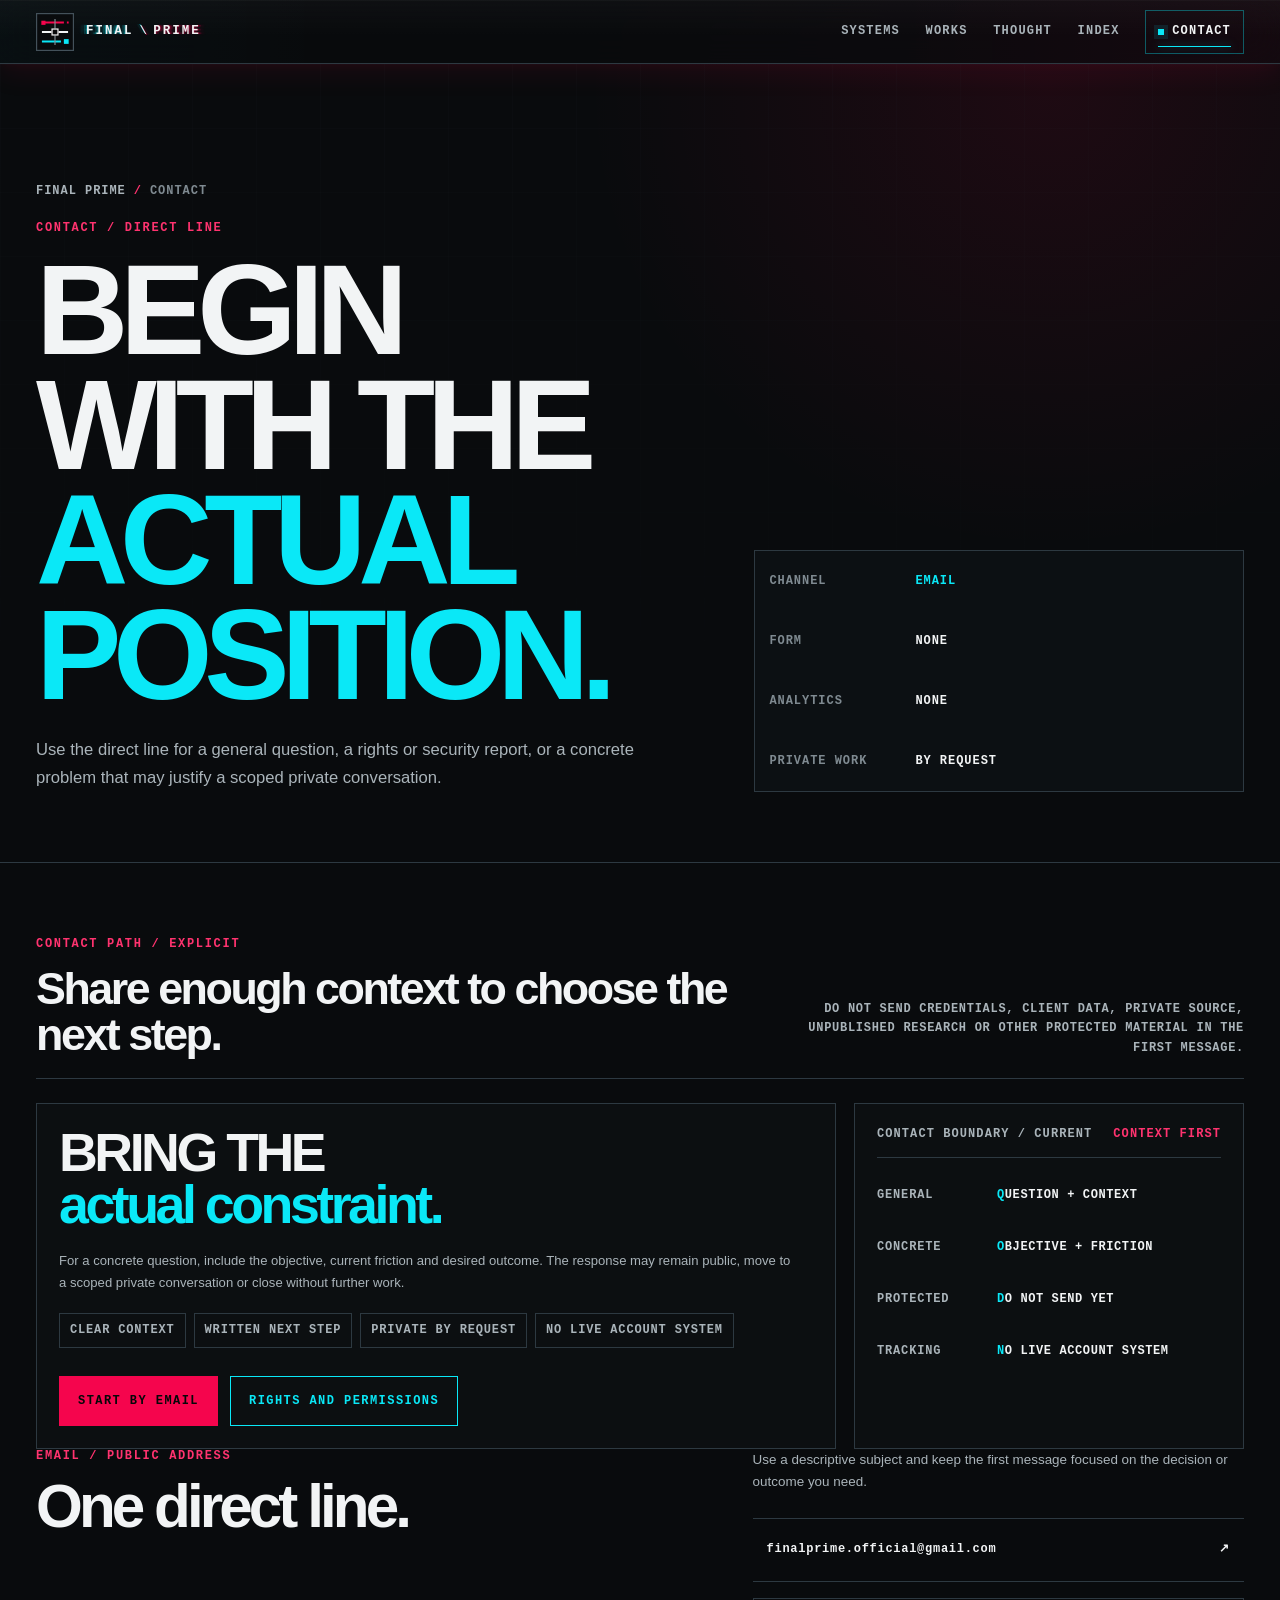
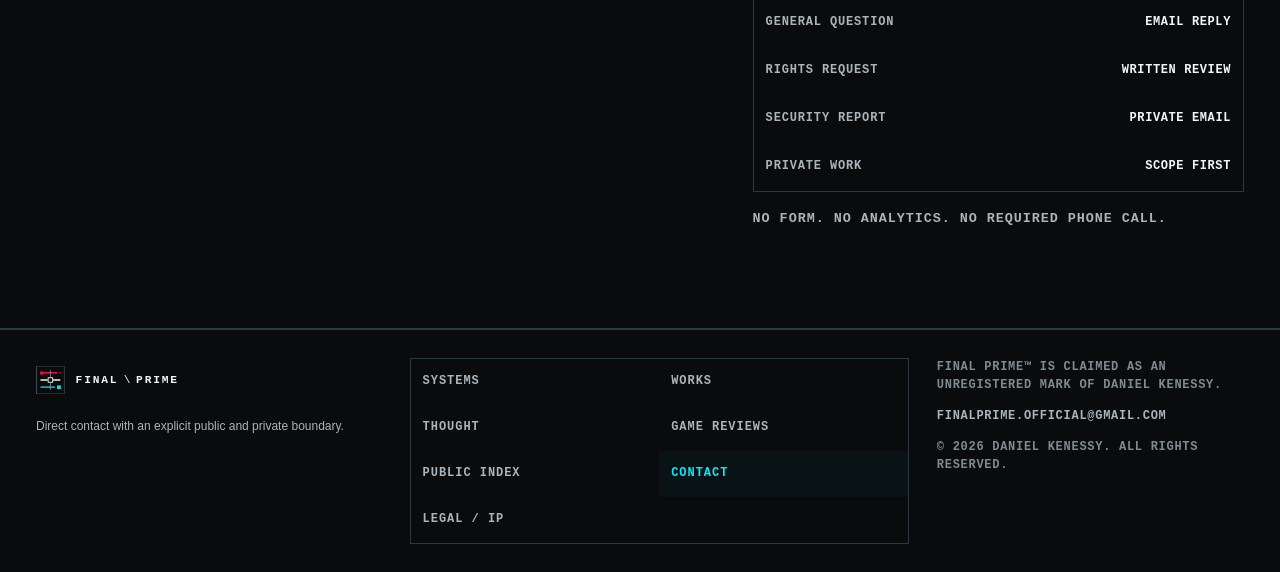
==== commit b395df9e: "Refine automatic hero motion cadence" ====
--- a/contact/index.html
+++ b/contact/index.html
@@ -15,8 +15,8 @@
   <link rel="license" href="https://final-prime.github.io/legal/">
   <meta property="og:type" content="website"><meta property="og:locale" content="en_US"><meta property="og:site_name" content="Final Prime"><meta property="og:title" content="Contact Final Prime"><meta property="og:description" content="A direct contact path for general questions, rights or security reports, and scoped private work."><meta property="og:url" content="https://final-prime.github.io/contact/"><meta property="og:image" content="https://final-prime.github.io/assets/og-cover.png"><meta property="og:image:type" content="image/png"><meta property="og:image:width" content="1200"><meta property="og:image:height" content="630"><meta property="og:image:alt" content="Final Prime public surface"><meta name="twitter:card" content="summary_large_image"><meta name="twitter:title" content="Contact Final Prime"><meta name="twitter:description" content="A direct contact path for general questions, rights or security reports, and scoped private work."><meta name="twitter:image" content="https://final-prime.github.io/assets/og-cover.png"><meta name="twitter:image:alt" content="Final Prime public surface">
   <title>Contact | Final Prime</title>
-  <link rel="icon" href="/assets/favicon.svg" type="image/svg+xml"><link rel="icon" href="/assets/icon-192.png" type="image/png" sizes="192x192"><link rel="apple-touch-icon" href="/apple-touch-icon.png" sizes="180x180"><link rel="manifest" href="/site.webmanifest"><link rel="stylesheet" href="/assets/signal-glitch.css?v=20260717-6"><link rel="stylesheet" href="/assets/base.css?v=20260717-6"><link rel="stylesheet" href="/assets/catalog.css"><link rel="stylesheet" href="/assets/content-b.css"><link rel="stylesheet" href="/assets/responsive.css?v=20260717-4"><link rel="stylesheet" href="/assets/surface-polish.css?v=20260717-4"><noscript><link rel="stylesheet" href="/assets/no-js.css"></noscript><script src="/assets/app.js?v=20260717-3" defer></script>
-  <script src="/assets/scroll-readout.js?v=20260717-1" defer></script>
+  <link rel="icon" href="/assets/favicon.svg" type="image/svg+xml"><link rel="icon" href="/assets/icon-192.png" type="image/png" sizes="192x192"><link rel="apple-touch-icon" href="/apple-touch-icon.png" sizes="180x180"><link rel="manifest" href="/site.webmanifest"><link rel="stylesheet" href="/assets/signal-glitch.css?v=20260717-6"><link rel="stylesheet" href="/assets/base.css?v=20260717-6"><link rel="stylesheet" href="/assets/catalog.css"><link rel="stylesheet" href="/assets/content-b.css"><link rel="stylesheet" href="/assets/responsive.css?v=20260717-4"><link rel="stylesheet" href="/assets/surface-polish.css?v=20260717-4"><noscript><link rel="stylesheet" href="/assets/no-js.css"></noscript><script src="/assets/app.js?v=20260718-4" defer></script>
+  <script src="/assets/scroll-readout.js?v=20260718-2" defer></script>
 </head>
 <body>
   <a class="skip-link" href="#main-content">Skip to content</a>
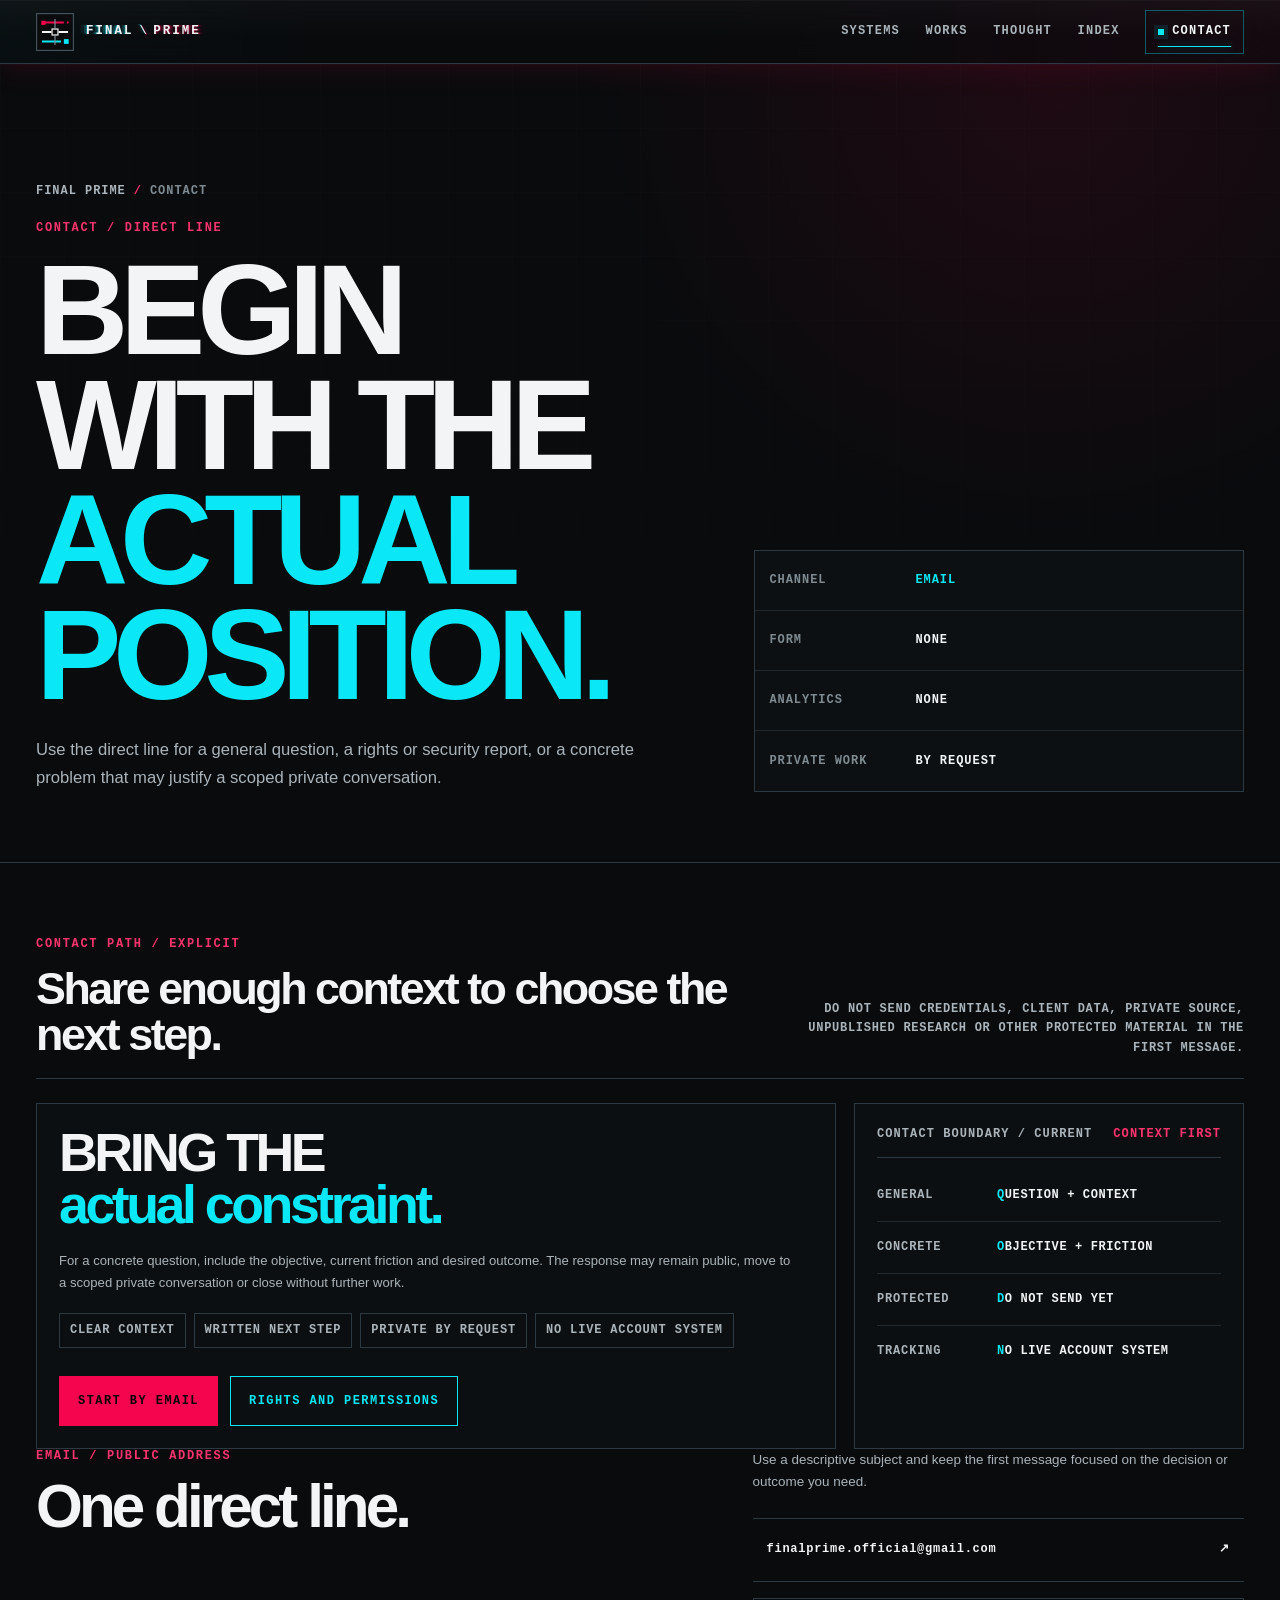
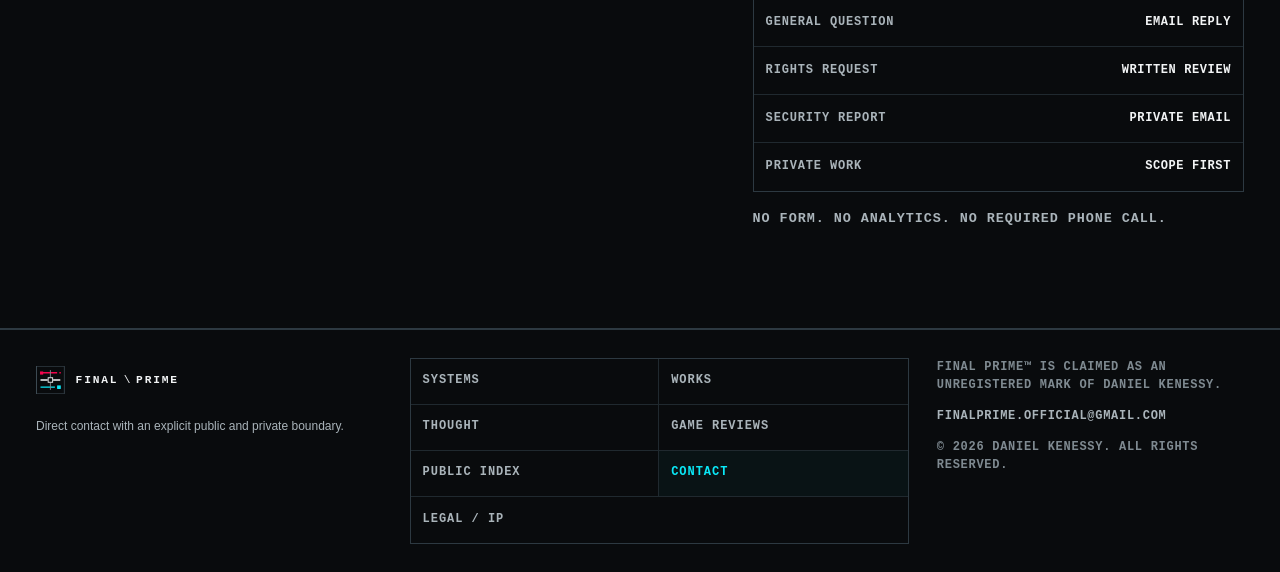
==== commit f1eb6aae: "Publish REALOPS-01 evidence dossier" ====
--- a/contact/index.html
+++ b/contact/index.html
@@ -15,7 +15,7 @@
   <link rel="license" href="https://final-prime.github.io/legal/">
   <meta property="og:type" content="website"><meta property="og:locale" content="en_US"><meta property="og:site_name" content="Final Prime"><meta property="og:title" content="Contact Final Prime"><meta property="og:description" content="A direct contact path for general questions, rights or security reports, and scoped private work."><meta property="og:url" content="https://final-prime.github.io/contact/"><meta property="og:image" content="https://final-prime.github.io/assets/og-cover.png"><meta property="og:image:type" content="image/png"><meta property="og:image:width" content="1200"><meta property="og:image:height" content="630"><meta property="og:image:alt" content="Final Prime public surface"><meta name="twitter:card" content="summary_large_image"><meta name="twitter:title" content="Contact Final Prime"><meta name="twitter:description" content="A direct contact path for general questions, rights or security reports, and scoped private work."><meta name="twitter:image" content="https://final-prime.github.io/assets/og-cover.png"><meta name="twitter:image:alt" content="Final Prime public surface">
   <title>Contact | Final Prime</title>
-  <link rel="icon" href="/assets/favicon.svg" type="image/svg+xml"><link rel="icon" href="/assets/icon-192.png" type="image/png" sizes="192x192"><link rel="apple-touch-icon" href="/apple-touch-icon.png" sizes="180x180"><link rel="manifest" href="/site.webmanifest"><link rel="stylesheet" href="/assets/signal-glitch.css?v=20260717-6"><link rel="stylesheet" href="/assets/base.css?v=20260717-6"><link rel="stylesheet" href="/assets/catalog.css"><link rel="stylesheet" href="/assets/content-b.css"><link rel="stylesheet" href="/assets/responsive.css?v=20260717-4"><link rel="stylesheet" href="/assets/surface-polish.css?v=20260717-4"><noscript><link rel="stylesheet" href="/assets/no-js.css"></noscript><script src="/assets/app.js?v=20260718-4" defer></script>
+  <link rel="icon" href="/assets/favicon.svg" type="image/svg+xml"><link rel="icon" href="/assets/icon-192.png" type="image/png" sizes="192x192"><link rel="apple-touch-icon" href="/apple-touch-icon.png" sizes="180x180"><link rel="manifest" href="/site.webmanifest"><link rel="stylesheet" href="/assets/signal-glitch.css?v=20260717-6"><link rel="stylesheet" href="/assets/base.css?v=20260719-7"><link rel="stylesheet" href="/assets/catalog.css"><link rel="stylesheet" href="/assets/content-b.css"><link rel="stylesheet" href="/assets/responsive.css?v=20260717-4"><link rel="stylesheet" href="/assets/surface-polish.css?v=20260717-4"><noscript><link rel="stylesheet" href="/assets/no-js.css"></noscript><script src="/assets/app.js?v=20260718-4" defer></script>
   <script src="/assets/scroll-readout.js?v=20260718-2" defer></script>
 </head>
 <body>
--- a/assets/base.css
+++ b/assets/base.css
@@ -5,6 +5,7 @@
   --surface-2: #151b1f;
   --surface-3: #1a2126;
   --line: #2d3941;
+  --line-soft: #20292f;
   --line-strong: #43515a;
   --text: #f2f4f5;
   --muted: #aab4ba;
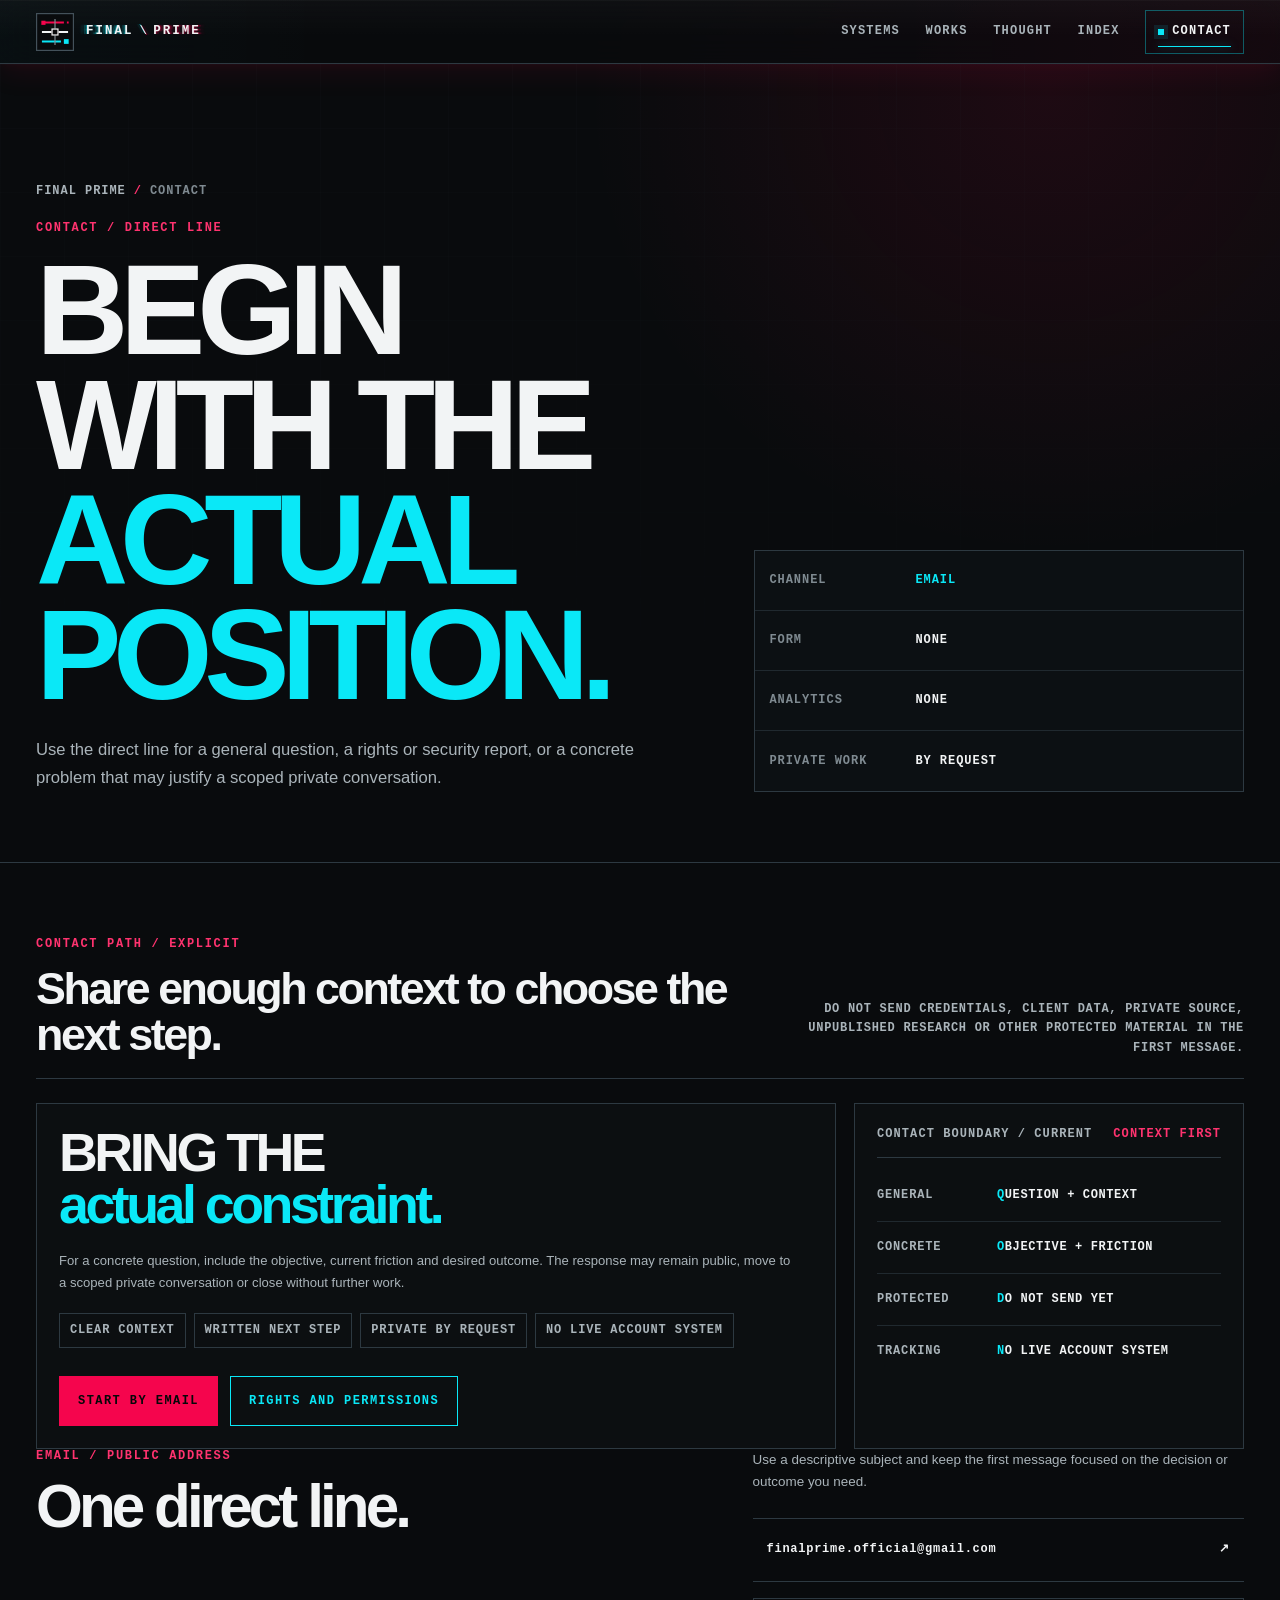
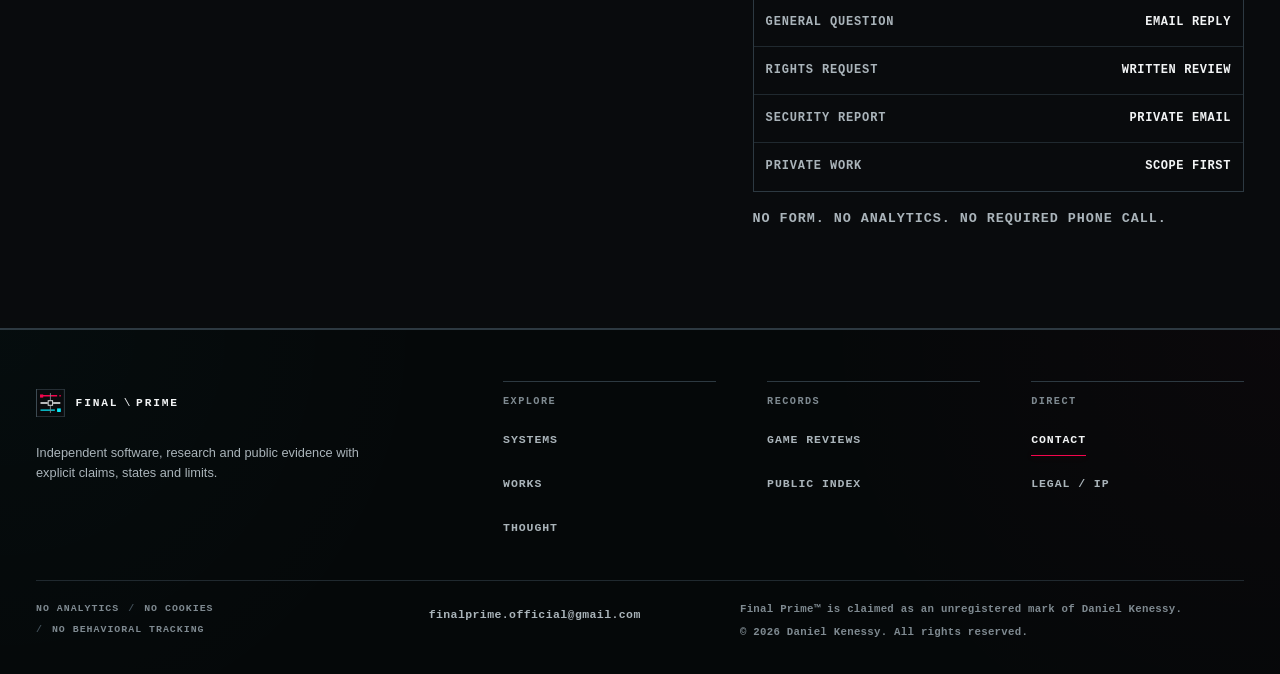
==== commit 4781b5d3: "Polish closing CTA and global footer" ====
--- a/contact/index.html
+++ b/contact/index.html
@@ -15,7 +15,7 @@
   <link rel="license" href="https://final-prime.github.io/legal/">
   <meta property="og:type" content="website"><meta property="og:locale" content="en_US"><meta property="og:site_name" content="Final Prime"><meta property="og:title" content="Contact Final Prime"><meta property="og:description" content="A direct contact path for general questions, rights or security reports, and scoped private work."><meta property="og:url" content="https://final-prime.github.io/contact/"><meta property="og:image" content="https://final-prime.github.io/assets/og-cover.png"><meta property="og:image:type" content="image/png"><meta property="og:image:width" content="1200"><meta property="og:image:height" content="630"><meta property="og:image:alt" content="Final Prime public surface"><meta name="twitter:card" content="summary_large_image"><meta name="twitter:title" content="Contact Final Prime"><meta name="twitter:description" content="A direct contact path for general questions, rights or security reports, and scoped private work."><meta name="twitter:image" content="https://final-prime.github.io/assets/og-cover.png"><meta name="twitter:image:alt" content="Final Prime public surface">
   <title>Contact | Final Prime</title>
-  <link rel="icon" href="/assets/favicon.svg" type="image/svg+xml"><link rel="icon" href="/assets/icon-192.png" type="image/png" sizes="192x192"><link rel="apple-touch-icon" href="/apple-touch-icon.png" sizes="180x180"><link rel="manifest" href="/site.webmanifest"><link rel="stylesheet" href="/assets/signal-glitch.css?v=20260717-6"><link rel="stylesheet" href="/assets/base.css?v=20260719-7"><link rel="stylesheet" href="/assets/catalog.css"><link rel="stylesheet" href="/assets/content-b.css"><link rel="stylesheet" href="/assets/responsive.css?v=20260717-4"><link rel="stylesheet" href="/assets/surface-polish.css?v=20260717-4"><noscript><link rel="stylesheet" href="/assets/no-js.css"></noscript><script src="/assets/app.js?v=20260718-4" defer></script>
+  <link rel="icon" href="/assets/favicon.svg" type="image/svg+xml"><link rel="icon" href="/assets/icon-192.png" type="image/png" sizes="192x192"><link rel="apple-touch-icon" href="/apple-touch-icon.png" sizes="180x180"><link rel="manifest" href="/site.webmanifest"><link rel="stylesheet" href="/assets/signal-glitch.css?v=20260717-6"><link rel="stylesheet" href="/assets/base.css?v=20260719-8"><link rel="stylesheet" href="/assets/catalog.css"><link rel="stylesheet" href="/assets/content-b.css"><link rel="stylesheet" href="/assets/responsive.css?v=20260717-4"><link rel="stylesheet" href="/assets/surface-polish.css?v=20260719-5"><noscript><link rel="stylesheet" href="/assets/no-js.css"></noscript><script src="/assets/app.js?v=20260718-4" defer></script>
   <script src="/assets/scroll-readout.js?v=20260718-2" defer></script>
 </head>
 <body>
@@ -25,6 +25,6 @@
     <section class="catalog-hero" aria-labelledby="contact-page-title"><div class="shell catalog-hero-grid"><div><nav class="page-context" aria-label="Breadcrumb"><a href="/">Final Prime</a><span aria-hidden="true">/</span><span aria-current="page">Contact</span></nav><p class="section-kicker">Contact / Direct line</p><h1 id="contact-page-title">Begin with the <span>actual position.</span></h1><p class="catalog-intro">Use the direct line for a general question, a rights or security report, or a concrete problem that may justify a scoped private conversation.</p></div><dl class="catalog-meta"><div class="current"><dt>Channel</dt><dd>Email</dd></div><div><dt>Form</dt><dd>None</dd></div><div><dt>Analytics</dt><dd>None</dd></div><div><dt>Private work</dt><dd>By request</dd></div></dl></div></section>
     <section class="catalog-section" aria-labelledby="contact-path-title"><div class="shell"><header class="section-head"><div><p class="section-kicker">Contact path / Explicit</p><h2 id="contact-path-title">Share enough context to choose the next step.</h2></div><p class="section-note">Do not send credentials, client data, private source, unpublished research or other protected material in the first message.</p></header><div class="access-layout"><article class="access-copy"><h3>Bring the <em>actual constraint.</em></h3><p>For a concrete question, include the objective, current friction and desired outcome. The response may remain public, move to a scoped private conversation or close without further work.</p><div class="access-benefits" role="list" aria-label="Contact principles"><span role="listitem">Clear context</span><span role="listitem">Written next step</span><span role="listitem">Private by request</span><span role="listitem">No live account system</span></div><div class="hero-actions"><a class="button button-primary" href="mailto:finalprime.official@gmail.com?subject=Final%20Prime%20enquiry">Start by email</a><a class="button button-secondary" href="/legal/">Rights and permissions</a></div></article><div class="private-boundary-card" role="group" aria-labelledby="contact-boundary-title"><div class="tracking-topline"><span>CONTACT BOUNDARY / CURRENT</span><strong id="contact-boundary-title">Context first</strong></div><dl><div><dt>General</dt><dd>Question + context</dd></div><div><dt>Concrete</dt><dd>Objective + friction</dd></div><div><dt>Protected</dt><dd>Do not send yet</dd></div><div><dt>Tracking</dt><dd>No live account system</dd></div></dl></div></div><section class="contact-section" aria-labelledby="direct-email-title"><div class="contact-layout"><div><p class="section-kicker">Email / Public address</p><h2 id="direct-email-title">One direct line.</h2></div><div class="contact-copy"><p>Use a descriptive subject and keep the first message focused on the decision or outcome you need.</p><a class="contact-link" href="mailto:finalprime.official@gmail.com?subject=Final%20Prime%20enquiry"><span>finalprime.official@gmail.com</span><span aria-hidden="true">↗</span></a><dl class="contact-routing" aria-label="Contact routing guidance"><div><dt>General question</dt><dd>Email reply</dd></div><div><dt>Rights request</dt><dd>Written review</dd></div><div><dt>Security report</dt><dd>Private email</dd></div><div><dt>Private work</dt><dd>Scope first</dd></div></dl><p class="contact-note">No form. No analytics. No required phone call.</p></div></div></section></div></section>
   </main>
-  <footer class="site-footer"><div class="shell footer-grid"><div class="footer-identity"><a class="brand footer-brand" href="/" aria-label="Final Prime home"><img class="brand-mark" src="/assets/mark.svg" width="32" height="32" alt=""><span class="brand-name" aria-hidden="true"><span class="brand-word brand-word-final">FINAL</span><span class="brand-divider">\</span><span class="brand-word brand-word-prime">PRIME</span></span></a><p>Direct contact with an explicit public and private boundary.</p></div><nav class="footer-nav" aria-label="Footer navigation"><a href="/systems/">Systems</a><a href="/works/">Works</a><a href="/thought/">Thought</a><a href="/reviews/">Game Reviews</a><a href="/index/">Public Index</a><a href="/contact/" aria-current="page">Contact</a><a href="/legal/">Legal / IP</a></nav><div class="footer-meta"><p>Final Prime™ is claimed as an unregistered mark of Daniel Kenessy.</p><p><a href="mailto:finalprime.official@gmail.com">finalprime.official@gmail.com</a></p><p>© <span data-current-year>2026</span> Daniel Kenessy. All rights reserved.</p></div></div></footer>
+  <footer class="site-footer"><div class="shell footer-shell"><div class="footer-primary"><div class="footer-identity"><a class="brand footer-brand" href="/" aria-label="Final Prime home"><img class="brand-mark" src="/assets/mark.svg" width="32" height="32" alt=""><span class="brand-name" aria-hidden="true"><span class="brand-word brand-word-final">FINAL</span><span class="brand-divider">\</span><span class="brand-word brand-word-prime">PRIME</span></span></a><p>Independent software, research and public evidence with explicit claims, states and limits.</p></div><nav class="footer-nav" aria-label="Footer navigation"><div class="footer-nav-group"><p class="footer-nav-label" id="footer-explore-label">Explore</p><ul aria-labelledby="footer-explore-label"><li><a href="/systems/">Systems</a></li><li><a href="/works/">Works</a></li><li><a href="/thought/">Thought</a></li></ul></div><div class="footer-nav-group"><p class="footer-nav-label" id="footer-records-label">Records</p><ul aria-labelledby="footer-records-label"><li><a href="/reviews/">Game Reviews</a></li><li><a href="/index/">Public Index</a></li></ul></div><div class="footer-nav-group"><p class="footer-nav-label" id="footer-direct-label">Direct</p><ul aria-labelledby="footer-direct-label"><li><a href="/contact/" aria-current="page">Contact</a></li><li><a href="/legal/">Legal / IP</a></li></ul></div></nav></div><div class="footer-rail"><p class="footer-trust"><span>No analytics</span><span>No cookies</span><span>No behavioral tracking</span></p><p class="footer-email"><a href="mailto:finalprime.official@gmail.com">finalprime.official@gmail.com</a></p><div class="footer-legal"><p>Final Prime™ is claimed as an unregistered mark of Daniel Kenessy.</p><p>© <span data-current-year>2026</span> Daniel Kenessy. All rights reserved.</p></div></div></div></footer>
 </body>
 </html>
--- a/assets/base.css
+++ b/assets/base.css
@@ -181,4 +181,3 @@
     -webkit-backdrop-filter: none;
   }
 }
-.footer-nav a[href="/legal/"] { grid-column: 1 / -1; border-right: 0; border-bottom: 0; }
--- a/assets/catalog.css
+++ b/assets/catalog.css
@@ -152,24 +152,6 @@
   text-transform: uppercase;
 }
 .release-lane p { max-width: 650px; margin: 18px 0 0; color: var(--muted); font-size: 0.84rem; line-height: 1.65; }
-.release-lane .published-review-line {
-  margin-top: 18px;
-  padding: 14px;
-  border: 1px solid rgba(255, 159, 47, 0.28);
-  background: rgba(255, 159, 47, 0.035);
-}
-.published-review-line strong {
-  display: block;
-  color: #ff9f2f;
-  font: 800 0.75rem/1.4 var(--mono);
-  text-transform: uppercase;
-}
-.published-review-line span {
-  display: block;
-  margin-top: 8px;
-  color: var(--muted);
-  font-size: 0.75rem;
-}
 .release-lane footer {
   display: grid;
   grid-template-columns: 1fr auto;
@@ -266,6 +248,5 @@
   .catalog-empty,
   .release-protocol,
   .catalog-meta,
-  .registry-data,
-  .release-lane .published-review-line { border-color: CanvasText; }
-}
+  .registry-data { border-color: CanvasText; }
+}
--- a/assets/surface-polish.css
+++ b/assets/surface-polish.css
@@ -85,110 +85,166 @@
   margin-top: 20px;
 }
 
-.closing-section { padding-top: 0; }
-.closing-route {
+.site-footer {
+  position: relative;
+  padding: 0;
+  border-top: 1px solid var(--line);
+  background:
+    radial-gradient(circle at 0 0, rgba(10, 232, 247, 0.018), transparent 34%),
+    radial-gradient(circle at 100% 0, rgba(245, 5, 77, 0.025), transparent 36%),
+    rgba(5, 7, 8, 0.72);
+}
+
+.footer-shell { padding: clamp(34px, 4vw, 52px) 0 24px; }
+.footer-brand { transform: scale(0.9); transform-origin: left center; }
+
+.footer-primary {
   display: grid;
-  grid-template-columns: minmax(0, 1fr) minmax(220px, 300px);
-  gap: clamp(28px, 6vw, 80px);
-  align-items: center;
-  padding: clamp(28px, 5vw, 52px);
-  border: 1px solid var(--line);
-  background:
-    linear-gradient(135deg, rgba(245, 5, 77, 0.055), transparent 42%),
-    linear-gradient(315deg, rgba(10, 232, 247, 0.045), transparent 38%),
-    rgba(15, 19, 22, 0.5);
-  box-shadow: inset 3px 0 0 var(--fuchsia), inset -3px 0 0 var(--cyan);
-}
-
-.closing-route h2 {
-  margin: 13px 0 0;
-  font-family: var(--display);
-  font-size: clamp(2.15rem, 4.7vw, 4.55rem);
-  font-weight: 740;
-  line-height: 0.99;
-  letter-spacing: -0.065em;
-}
-
-.closing-route p:not(.section-kicker) {
-  max-width: 740px;
-  margin: 20px 0 0;
-  color: var(--muted);
-  font-size: 0.84rem;
-  line-height: 1.65;
-}
-
-.closing-actions { display: grid; gap: 10px; }
-
-.site-footer { padding: 0; border-top: 1px solid var(--line); }
-.footer-brand { transform: scale(0.9); transform-origin: left center; }
-.footer-grid {
-  display: grid;
-  grid-template-columns: minmax(230px, 0.9fr) minmax(360px, 1.3fr) minmax(220px, 0.8fr);
-  gap: 28px;
+  grid-template-columns: minmax(250px, 1.35fr) minmax(0, 2.65fr);
+  gap: clamp(40px, 7vw, 110px);
   align-items: start;
-  padding: 28px 0;
 }
 
 .footer-identity { min-width: 0; }
 .footer-identity p {
-  max-width: 320px;
-  margin: 14px 0 0;
+  max-width: 350px;
+  margin: 16px 0 0;
   color: var(--muted);
-  font-size: 0.75rem;
-  line-height: 1.55;
+  font-size: 0.8rem;
+  line-height: 1.62;
 }
 
 .footer-nav {
   display: grid;
-  grid-template-columns: repeat(2, minmax(0, 1fr));
-  border: 1px solid var(--line);
-}
+  grid-template-columns: repeat(3, minmax(0, 1fr));
+  gap: clamp(22px, 4vw, 54px);
+}
+
+.footer-nav-group {
+  min-width: 0;
+  padding-top: 13px;
+  border-top: 1px solid var(--line);
+}
+
+.footer-nav-label {
+  margin: 0;
+  color: var(--muted-dark);
+  font: 800 0.64rem/1.3 var(--mono);
+  letter-spacing: 0.14em;
+  text-transform: uppercase;
+}
+
+.footer-nav ul {
+  margin: 10px 0 0;
+  padding: 0;
+  list-style: none;
+}
+
+.footer-nav li { margin: 0; }
 
 .footer-nav a {
-  min-height: 46px;
-  display: flex;
+  position: relative;
+  min-height: 44px;
+  display: inline-flex;
   align-items: center;
-  padding: 0 12px;
-  border-right: 1px solid var(--line-soft);
-  border-bottom: 1px solid var(--line-soft);
+  max-width: 100%;
   color: var(--muted);
-  font: 800 0.75rem/1.3 var(--mono);
+  font: 800 0.72rem/1.3 var(--mono);
   letter-spacing: 0.08em;
   text-decoration: none;
   text-transform: uppercase;
 }
 
-.footer-nav a:nth-child(2n) { border-right: 0; }
-.footer-nav a:last-child { border-bottom: 0; }
+.footer-nav a::after {
+  position: absolute;
+  right: 0;
+  bottom: 6px;
+  left: 0;
+  height: 1px;
+  content: "";
+  opacity: 0;
+  background: var(--cyan);
+  box-shadow: 0 0 7px rgba(10, 232, 247, 0.28);
+  transform: scaleX(0);
+  transform-origin: left;
+  transition: opacity 150ms ease, transform 180ms ease;
+}
+
 .footer-nav a:hover,
-.footer-nav a:focus-visible,
-.footer-nav a[aria-current] { color: var(--cyan); background: rgba(10, 232, 247, 0.03); }
-
-.footer-meta {
+.footer-nav a:focus-visible { color: var(--cyan); }
+
+.footer-nav a:hover::after,
+.footer-nav a:focus-visible::after { opacity: 1; transform: scaleX(1); }
+
+.footer-nav a[aria-current] { color: var(--text); }
+.footer-nav a[aria-current]::after {
+  opacity: 1;
+  background: var(--fuchsia);
+  box-shadow: 0 0 7px rgba(245, 5, 77, 0.24);
+  transform: scaleX(1);
+}
+
+.footer-nav a[aria-current]:hover::after,
+.footer-nav a[aria-current]:focus-visible::after { background: var(--cyan); }
+
+.footer-rail {
   display: grid;
-  gap: 10px;
+  grid-template-columns: minmax(280px, 1.05fr) minmax(220px, 0.8fr) minmax(340px, 1.55fr);
+  gap: clamp(20px, 4vw, 56px);
+  align-items: start;
+  margin-top: 30px;
+  padding-top: 20px;
+  border-top: 1px solid var(--line-soft);
+}
+
+.footer-trust {
+  display: flex;
+  flex-wrap: wrap;
+  gap: 5px 9px;
+  margin: 0;
   color: var(--muted-dark);
-  font: 700 0.75rem/1.5 var(--mono);
-  letter-spacing: 0.06em;
+  font: 800 0.62rem/1.55 var(--mono);
+  letter-spacing: 0.1em;
   text-transform: uppercase;
 }
 
-.footer-meta p { margin: 0; }
-.footer-meta a {
-  min-height: 24px;
+.footer-trust span + span::before {
+  margin-right: 9px;
+  color: var(--line-strong);
+  content: "/";
+}
+
+.footer-email { margin: 0; }
+.footer-email a {
+  min-height: 44px;
   display: inline-flex;
-  align-items: center;
+  align-items: flex-start;
   color: var(--muted);
+  font: 700 0.72rem/1.5 var(--mono);
+  letter-spacing: 0.035em;
   text-decoration: none;
   overflow-wrap: anywhere;
 }
-.footer-meta a:hover,
-.footer-meta a:focus-visible { color: var(--cyan); }
+
+.footer-email a:hover,
+.footer-email a:focus-visible { color: var(--cyan); }
+
+.footer-legal {
+  display: grid;
+  gap: 6px;
+  color: var(--muted-dark);
+  font: 600 0.67rem/1.55 var(--mono);
+  letter-spacing: 0.025em;
+}
+
+.footer-legal p { margin: 0; }
+.footer-route-notice { color: var(--muted); }
 
 @media (max-width: 1080px) {
   .scroll-readout { display: none; }
-  .footer-grid { grid-template-columns: 1fr 1fr; }
-  .footer-meta { grid-column: 1 / -1; grid-template-columns: repeat(3, minmax(0, 1fr)); }
+  .footer-primary { grid-template-columns: minmax(220px, 0.8fr) minmax(0, 1.7fr); gap: 42px; }
+  .footer-rail { grid-template-columns: 1fr 1fr; }
+  .footer-legal { grid-column: 1 / -1; }
 }
 
 @media (max-width: 760px) {
@@ -204,29 +260,39 @@
 
   .surface-actions { display: grid; }
   .surface-actions .button { width: 100%; }
-  .closing-route { grid-template-columns: 1fr; padding: 24px 20px; }
-  .closing-actions { margin-top: 4px; }
-  .footer-grid { grid-template-columns: 1fr; gap: 22px; }
-  .footer-meta { grid-column: auto; grid-template-columns: 1fr; }
-}
-
-@media (max-width: 420px) {
-  .footer-nav { grid-template-columns: 1fr; }
-  .footer-nav a,
-  .footer-nav a:nth-child(2n),
-  .footer-nav a:last-child {
-    border-right: 0;
-    border-bottom: 1px solid var(--line-soft);
-  }
-  .footer-nav a:last-child { border-bottom: 0; }
+  .footer-shell { padding-top: 34px; }
+  .footer-primary { grid-template-columns: 1fr; gap: 30px; }
+  .footer-nav {
+    grid-template-columns: repeat(2, minmax(0, 1fr));
+    grid-template-areas: "explore records" "explore direct";
+    align-items: start;
+  }
+  .footer-nav-group:nth-child(1) { grid-area: explore; }
+  .footer-nav-group:nth-child(2) { grid-area: records; }
+  .footer-nav-group:nth-child(3) { grid-area: direct; }
+  .footer-rail { grid-template-columns: 1fr; gap: 10px; margin-top: 28px; }
+  .footer-legal { grid-column: auto; margin-top: 8px; }
+}
+
+@media (max-width: 360px) {
+  .footer-nav {
+    grid-template-columns: 1fr;
+    grid-template-areas: "explore" "records" "direct";
+  }
 }
 
 @media (forced-colors: active) {
   .scroll-readout { color: CanvasText; filter: none; }
-  .footer-nav,
-  .closing-route,
+  .site-footer { background: Canvas; }
+  .footer-nav-group,
+  .footer-rail,
   .surface-current,
   .surface-private { border-color: CanvasText; box-shadow: none; }
+  .footer-nav a::after { background: CanvasText; box-shadow: none; }
+}
+
+@media (prefers-reduced-transparency: reduce) {
+  .site-footer { background: #050708; }
 }
 
 @media print {
@@ -332,7 +398,7 @@
   .registry-cell,
   .catalog-meta > div,
   .footer-nav,
-  .footer-meta { break-inside: avoid-page; }
+  .footer-rail { break-inside: avoid-page; }
 
   img,
   svg { max-width: 100%; }
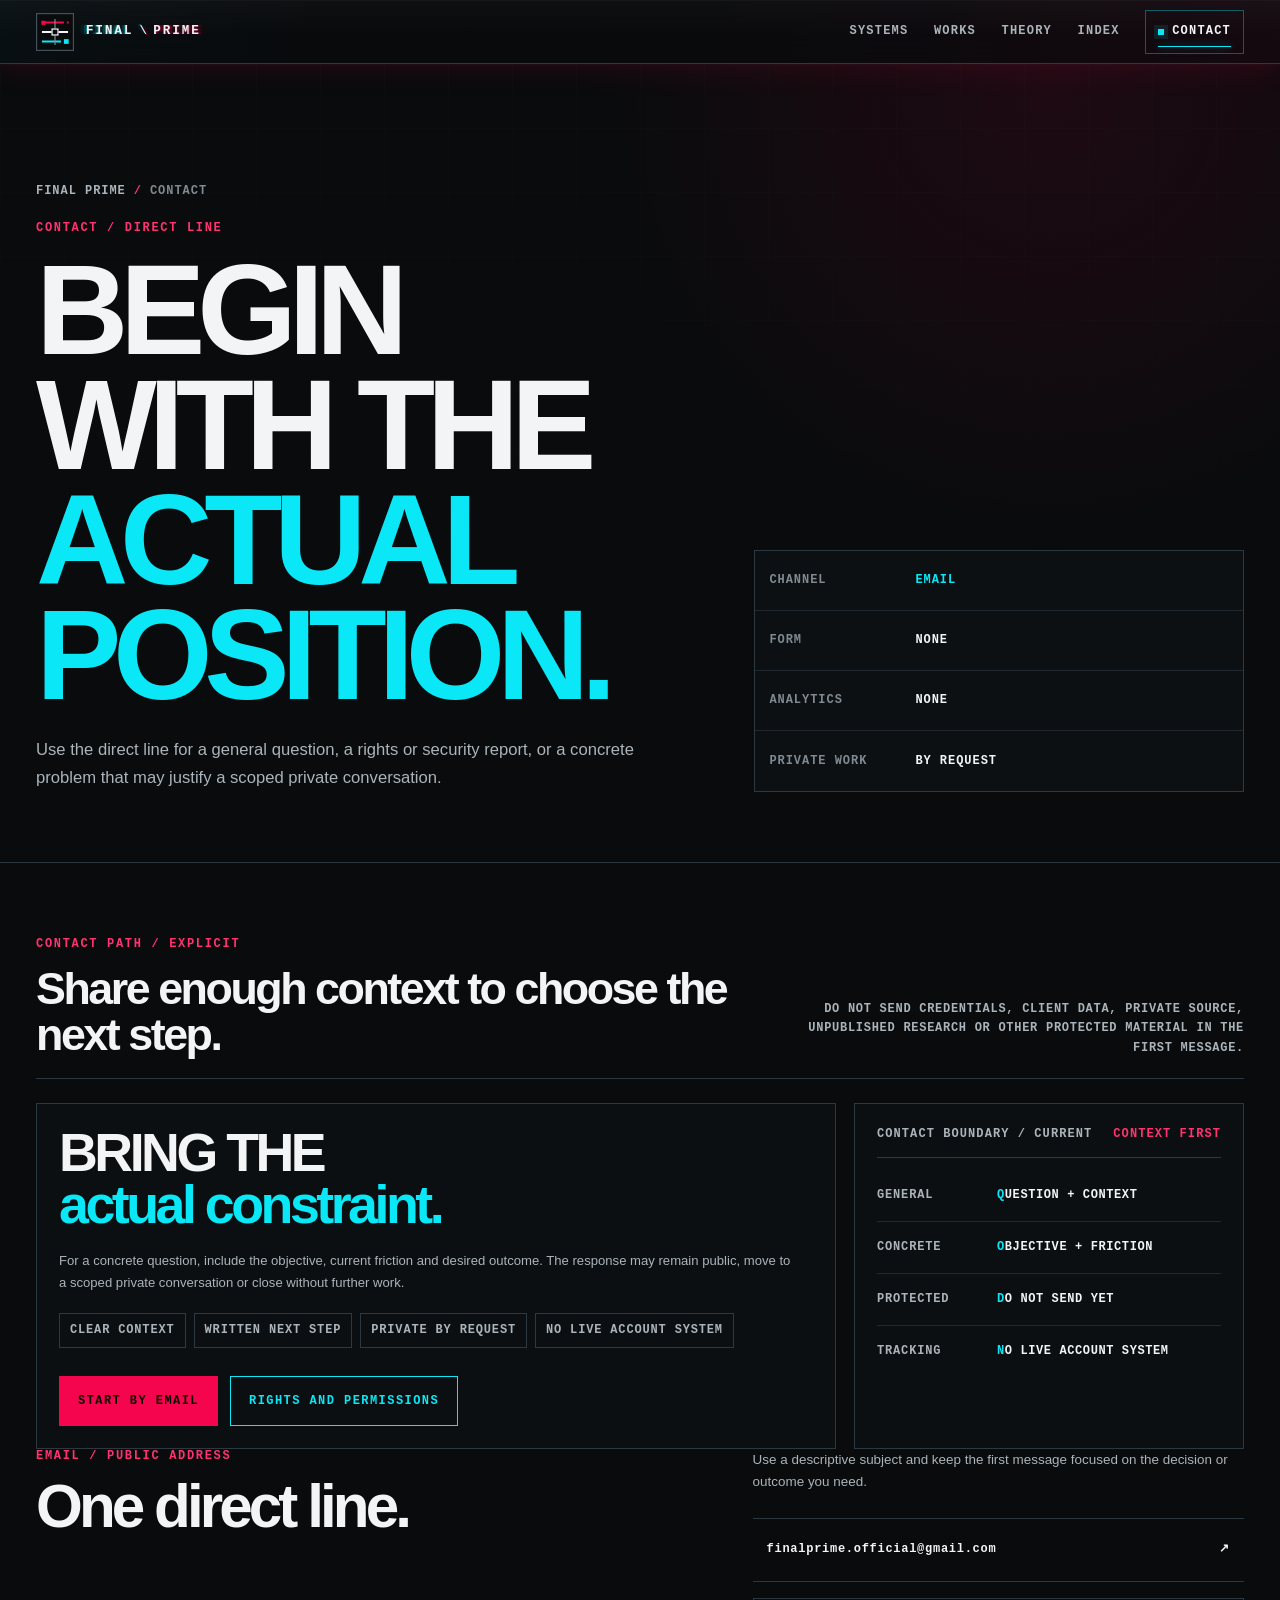
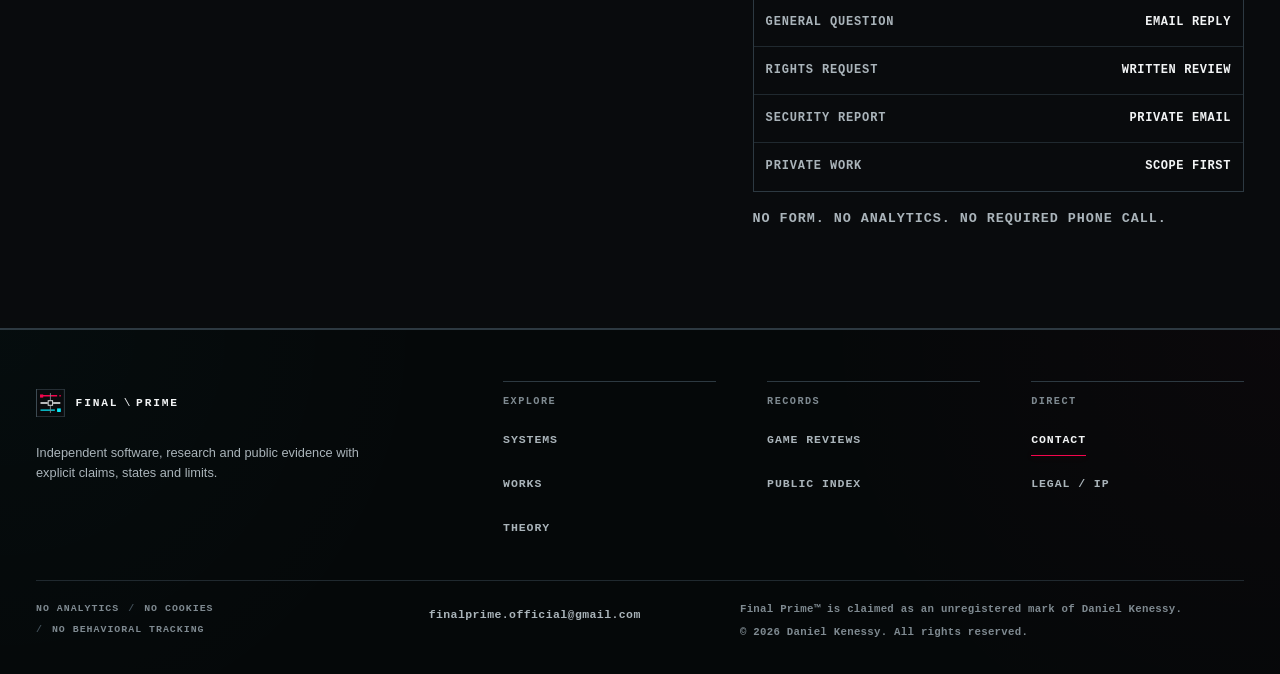
==== commit 9ec4cdb4: "Polish homepage flow and Theory taxonomy" ====
--- a/contact/index.html
+++ b/contact/index.html
@@ -20,11 +20,11 @@
 </head>
 <body>
   <a class="skip-link" href="#main-content">Skip to content</a>
-  <header class="site-header" data-site-header><div class="shell header-inner"><a class="brand" href="/" aria-label="Final Prime home"><img class="brand-mark" src="/assets/mark.svg" width="38" height="38" alt=""><span class="brand-name" aria-hidden="true"><span class="brand-word brand-word-final">FINAL</span><span class="brand-divider">\</span><span class="brand-word brand-word-prime">PRIME</span></span></a><button class="menu-toggle" type="button" hidden aria-expanded="false" aria-controls="site-navigation" aria-label="Open primary navigation" data-menu-toggle><span aria-hidden="true"></span></button><nav class="site-nav" id="site-navigation" aria-label="Primary navigation" data-site-nav><a href="/systems/">Systems</a><a href="/works/">Works</a><a href="/thought/">Thought</a><a href="/index/">Index</a><a class="nav-access" href="/contact/" aria-current="page"><span class="access-dot" aria-hidden="true"></span>Contact</a></nav></div></header>
+  <header class="site-header" data-site-header><div class="shell header-inner"><a class="brand" href="/" aria-label="Final Prime home"><img class="brand-mark" src="/assets/mark.svg" width="38" height="38" alt=""><span class="brand-name" aria-hidden="true"><span class="brand-word brand-word-final">FINAL</span><span class="brand-divider">\</span><span class="brand-word brand-word-prime">PRIME</span></span></a><button class="menu-toggle" type="button" hidden aria-expanded="false" aria-controls="site-navigation" aria-label="Open primary navigation" data-menu-toggle><span aria-hidden="true"></span></button><nav class="site-nav" id="site-navigation" aria-label="Primary navigation" data-site-nav><a href="/systems/">Systems</a><a href="/works/">Works</a><a href="/thought/">Theory</a><a href="/index/">Index</a><a class="nav-access" href="/contact/" aria-current="page"><span class="access-dot" aria-hidden="true"></span>Contact</a></nav></div></header>
   <main class="catalog-main" id="main-content" tabindex="-1">
     <section class="catalog-hero" aria-labelledby="contact-page-title"><div class="shell catalog-hero-grid"><div><nav class="page-context" aria-label="Breadcrumb"><a href="/">Final Prime</a><span aria-hidden="true">/</span><span aria-current="page">Contact</span></nav><p class="section-kicker">Contact / Direct line</p><h1 id="contact-page-title">Begin with the <span>actual position.</span></h1><p class="catalog-intro">Use the direct line for a general question, a rights or security report, or a concrete problem that may justify a scoped private conversation.</p></div><dl class="catalog-meta"><div class="current"><dt>Channel</dt><dd>Email</dd></div><div><dt>Form</dt><dd>None</dd></div><div><dt>Analytics</dt><dd>None</dd></div><div><dt>Private work</dt><dd>By request</dd></div></dl></div></section>
     <section class="catalog-section" aria-labelledby="contact-path-title"><div class="shell"><header class="section-head"><div><p class="section-kicker">Contact path / Explicit</p><h2 id="contact-path-title">Share enough context to choose the next step.</h2></div><p class="section-note">Do not send credentials, client data, private source, unpublished research or other protected material in the first message.</p></header><div class="access-layout"><article class="access-copy"><h3>Bring the <em>actual constraint.</em></h3><p>For a concrete question, include the objective, current friction and desired outcome. The response may remain public, move to a scoped private conversation or close without further work.</p><div class="access-benefits" role="list" aria-label="Contact principles"><span role="listitem">Clear context</span><span role="listitem">Written next step</span><span role="listitem">Private by request</span><span role="listitem">No live account system</span></div><div class="hero-actions"><a class="button button-primary" href="mailto:finalprime.official@gmail.com?subject=Final%20Prime%20enquiry">Start by email</a><a class="button button-secondary" href="/legal/">Rights and permissions</a></div></article><div class="private-boundary-card" role="group" aria-labelledby="contact-boundary-title"><div class="tracking-topline"><span>CONTACT BOUNDARY / CURRENT</span><strong id="contact-boundary-title">Context first</strong></div><dl><div><dt>General</dt><dd>Question + context</dd></div><div><dt>Concrete</dt><dd>Objective + friction</dd></div><div><dt>Protected</dt><dd>Do not send yet</dd></div><div><dt>Tracking</dt><dd>No live account system</dd></div></dl></div></div><section class="contact-section" aria-labelledby="direct-email-title"><div class="contact-layout"><div><p class="section-kicker">Email / Public address</p><h2 id="direct-email-title">One direct line.</h2></div><div class="contact-copy"><p>Use a descriptive subject and keep the first message focused on the decision or outcome you need.</p><a class="contact-link" href="mailto:finalprime.official@gmail.com?subject=Final%20Prime%20enquiry"><span>finalprime.official@gmail.com</span><span aria-hidden="true">↗</span></a><dl class="contact-routing" aria-label="Contact routing guidance"><div><dt>General question</dt><dd>Email reply</dd></div><div><dt>Rights request</dt><dd>Written review</dd></div><div><dt>Security report</dt><dd>Private email</dd></div><div><dt>Private work</dt><dd>Scope first</dd></div></dl><p class="contact-note">No form. No analytics. No required phone call.</p></div></div></section></div></section>
   </main>
-  <footer class="site-footer"><div class="shell footer-shell"><div class="footer-primary"><div class="footer-identity"><a class="brand footer-brand" href="/" aria-label="Final Prime home"><img class="brand-mark" src="/assets/mark.svg" width="32" height="32" alt=""><span class="brand-name" aria-hidden="true"><span class="brand-word brand-word-final">FINAL</span><span class="brand-divider">\</span><span class="brand-word brand-word-prime">PRIME</span></span></a><p>Independent software, research and public evidence with explicit claims, states and limits.</p></div><nav class="footer-nav" aria-label="Footer navigation"><div class="footer-nav-group"><p class="footer-nav-label" id="footer-explore-label">Explore</p><ul aria-labelledby="footer-explore-label"><li><a href="/systems/">Systems</a></li><li><a href="/works/">Works</a></li><li><a href="/thought/">Thought</a></li></ul></div><div class="footer-nav-group"><p class="footer-nav-label" id="footer-records-label">Records</p><ul aria-labelledby="footer-records-label"><li><a href="/reviews/">Game Reviews</a></li><li><a href="/index/">Public Index</a></li></ul></div><div class="footer-nav-group"><p class="footer-nav-label" id="footer-direct-label">Direct</p><ul aria-labelledby="footer-direct-label"><li><a href="/contact/" aria-current="page">Contact</a></li><li><a href="/legal/">Legal / IP</a></li></ul></div></nav></div><div class="footer-rail"><p class="footer-trust"><span>No analytics</span><span>No cookies</span><span>No behavioral tracking</span></p><p class="footer-email"><a href="mailto:finalprime.official@gmail.com">finalprime.official@gmail.com</a></p><div class="footer-legal"><p>Final Prime™ is claimed as an unregistered mark of Daniel Kenessy.</p><p>© <span data-current-year>2026</span> Daniel Kenessy. All rights reserved.</p></div></div></div></footer>
+  <footer class="site-footer"><div class="shell footer-shell"><div class="footer-primary"><div class="footer-identity"><a class="brand footer-brand" href="/" aria-label="Final Prime home"><img class="brand-mark" src="/assets/mark.svg" width="32" height="32" alt=""><span class="brand-name" aria-hidden="true"><span class="brand-word brand-word-final">FINAL</span><span class="brand-divider">\</span><span class="brand-word brand-word-prime">PRIME</span></span></a><p>Independent software, research and public evidence with explicit claims, states and limits.</p></div><nav class="footer-nav" aria-label="Footer navigation"><div class="footer-nav-group"><p class="footer-nav-label" id="footer-explore-label">Explore</p><ul aria-labelledby="footer-explore-label"><li><a href="/systems/">Systems</a></li><li><a href="/works/">Works</a></li><li><a href="/thought/">Theory</a></li></ul></div><div class="footer-nav-group"><p class="footer-nav-label" id="footer-records-label">Records</p><ul aria-labelledby="footer-records-label"><li><a href="/reviews/">Game Reviews</a></li><li><a href="/index/">Public Index</a></li></ul></div><div class="footer-nav-group"><p class="footer-nav-label" id="footer-direct-label">Direct</p><ul aria-labelledby="footer-direct-label"><li><a href="/contact/" aria-current="page">Contact</a></li><li><a href="/legal/">Legal / IP</a></li></ul></div></nav></div><div class="footer-rail"><p class="footer-trust"><span>No analytics</span><span>No cookies</span><span>No behavioral tracking</span></p><p class="footer-email"><a href="mailto:finalprime.official@gmail.com">finalprime.official@gmail.com</a></p><div class="footer-legal"><p>Final Prime™ is claimed as an unregistered mark of Daniel Kenessy.</p><p>© <span data-current-year>2026</span> Daniel Kenessy. All rights reserved.</p></div></div></div></footer>
 </body>
 </html>
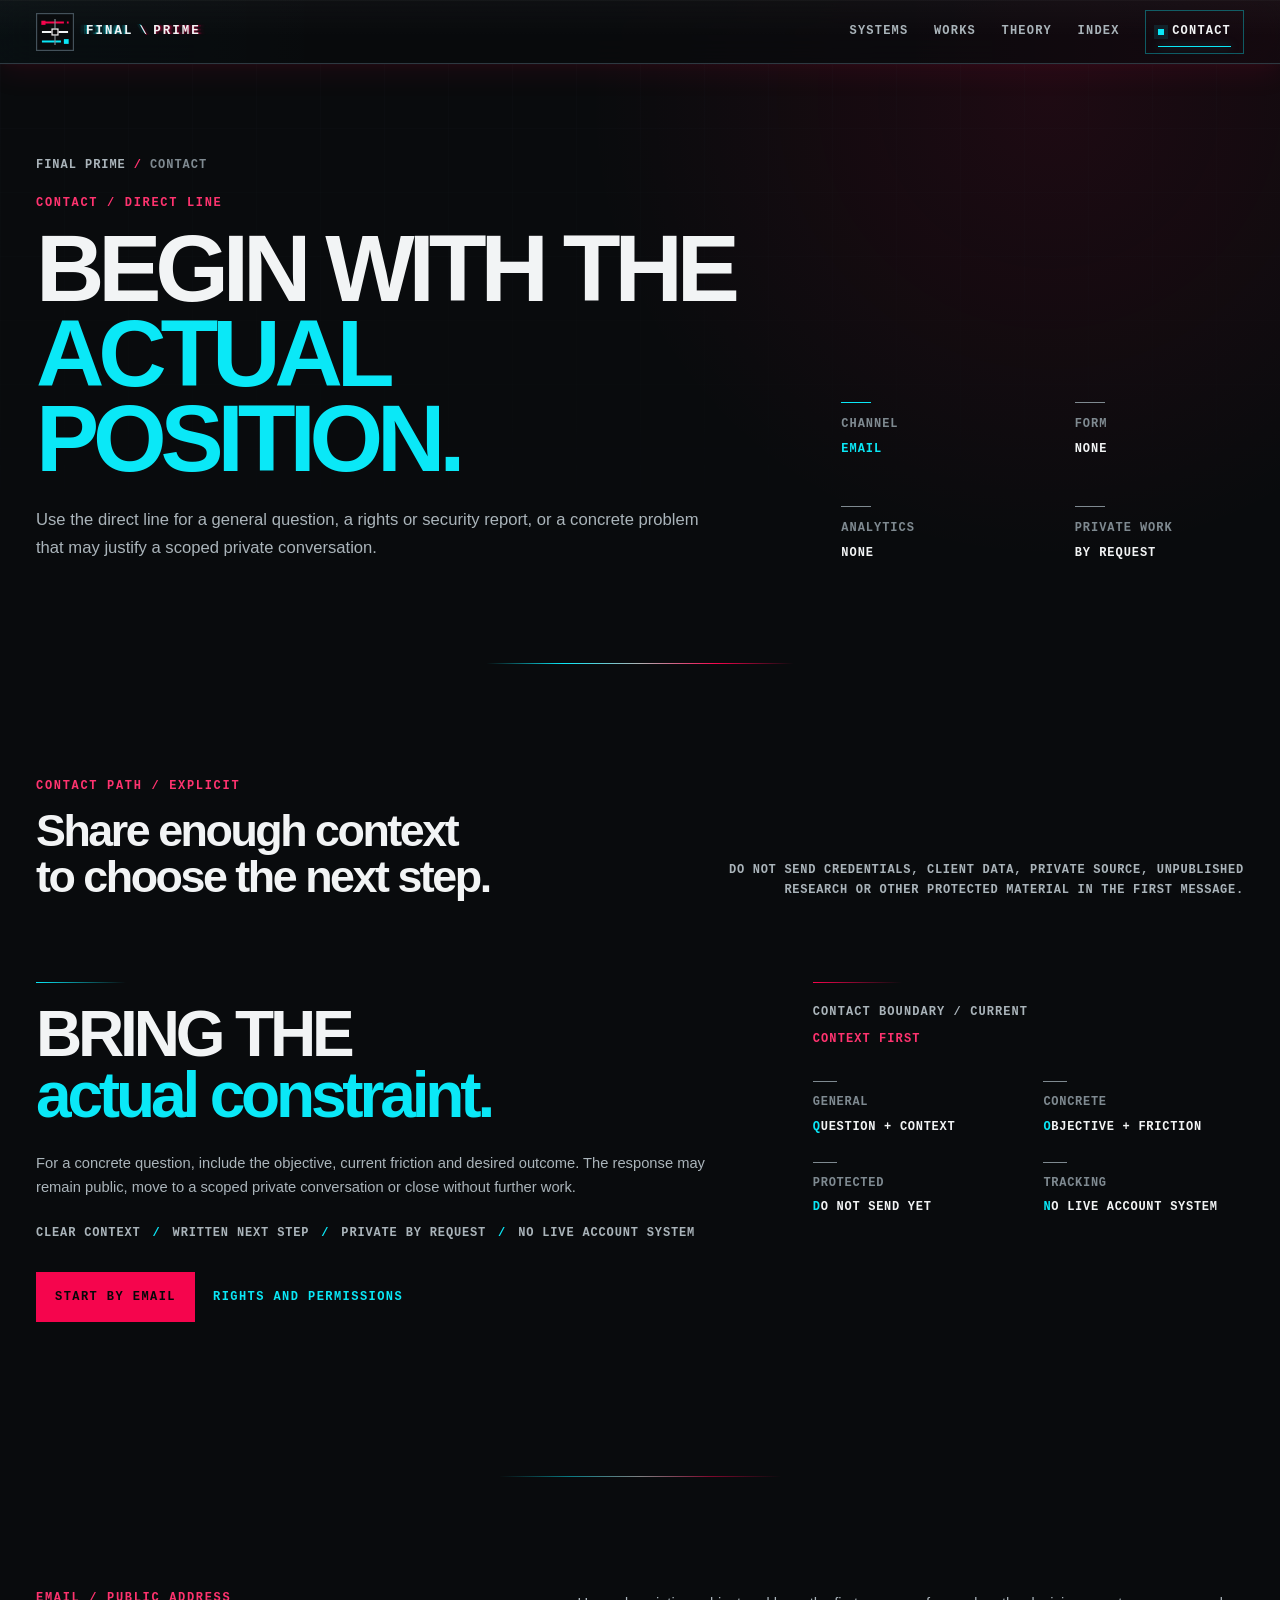
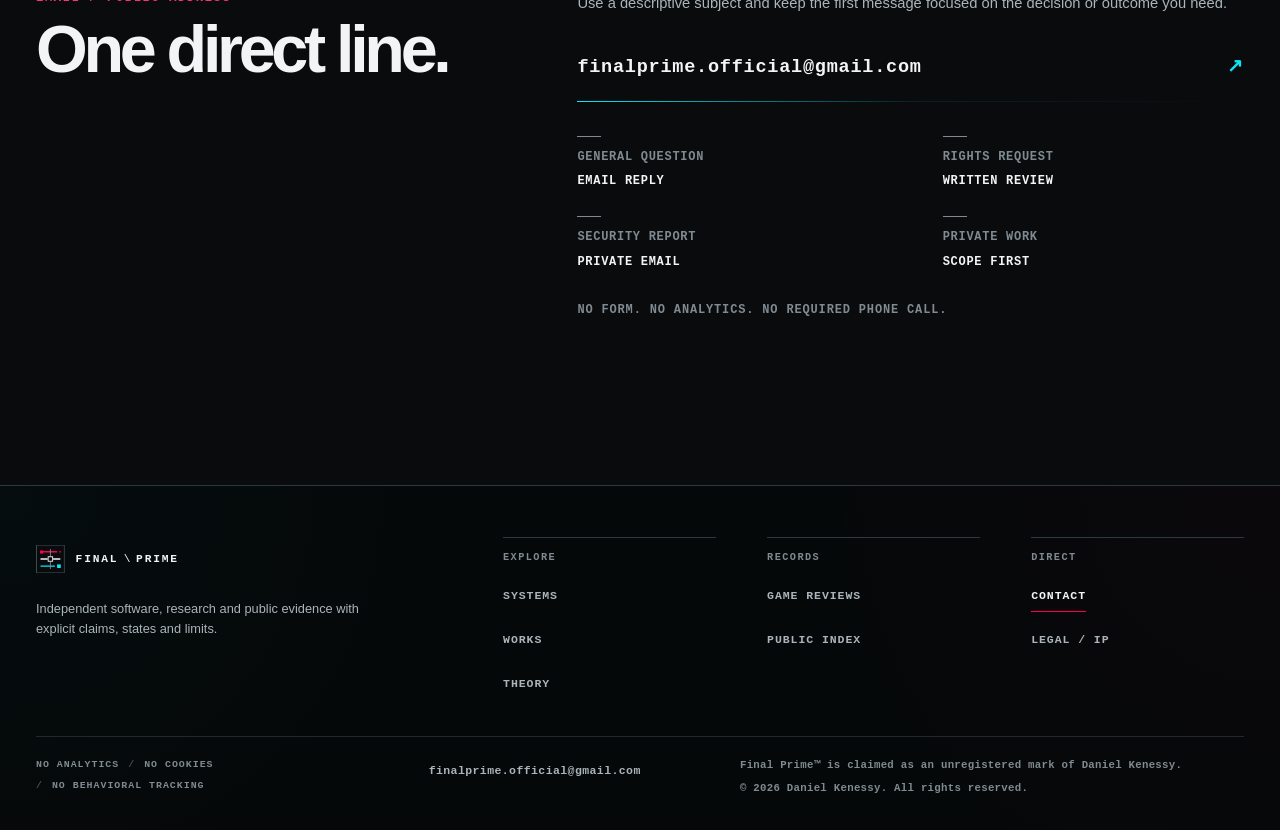
==== commit 399a33d4: "Open up the direct Contact path" ====
--- a/contact/index.html
+++ b/contact/index.html
@@ -15,10 +15,10 @@
   <link rel="license" href="https://final-prime.github.io/legal/">
   <meta property="og:type" content="website"><meta property="og:locale" content="en_US"><meta property="og:site_name" content="Final Prime"><meta property="og:title" content="Contact Final Prime"><meta property="og:description" content="A direct contact path for general questions, rights or security reports, and scoped private work."><meta property="og:url" content="https://final-prime.github.io/contact/"><meta property="og:image" content="https://final-prime.github.io/assets/og-cover.png"><meta property="og:image:type" content="image/png"><meta property="og:image:width" content="1200"><meta property="og:image:height" content="630"><meta property="og:image:alt" content="Final Prime public surface"><meta name="twitter:card" content="summary_large_image"><meta name="twitter:title" content="Contact Final Prime"><meta name="twitter:description" content="A direct contact path for general questions, rights or security reports, and scoped private work."><meta name="twitter:image" content="https://final-prime.github.io/assets/og-cover.png"><meta name="twitter:image:alt" content="Final Prime public surface">
   <title>Contact | Final Prime</title>
-  <link rel="icon" href="/assets/favicon.svg" type="image/svg+xml"><link rel="icon" href="/assets/icon-192.png" type="image/png" sizes="192x192"><link rel="apple-touch-icon" href="/apple-touch-icon.png" sizes="180x180"><link rel="manifest" href="/site.webmanifest"><link rel="stylesheet" href="/assets/signal-glitch.css?v=20260717-6"><link rel="stylesheet" href="/assets/base.css?v=20260719-8"><link rel="stylesheet" href="/assets/catalog.css"><link rel="stylesheet" href="/assets/content-b.css"><link rel="stylesheet" href="/assets/responsive.css?v=20260717-4"><link rel="stylesheet" href="/assets/surface-polish.css?v=20260719-5"><noscript><link rel="stylesheet" href="/assets/no-js.css"></noscript><script src="/assets/app.js?v=20260718-4" defer></script>
+  <link rel="icon" href="/assets/favicon.svg" type="image/svg+xml"><link rel="icon" href="/assets/icon-192.png" type="image/png" sizes="192x192"><link rel="apple-touch-icon" href="/apple-touch-icon.png" sizes="180x180"><link rel="manifest" href="/site.webmanifest"><link rel="stylesheet" href="/assets/signal-glitch.css?v=20260717-6"><link rel="stylesheet" href="/assets/base.css?v=20260719-8"><link rel="stylesheet" href="/assets/catalog.css"><link rel="stylesheet" href="/assets/responsive.css?v=20260717-4"><link rel="stylesheet" href="/assets/surface-polish.css?v=20260719-6"><link rel="stylesheet" href="/assets/contact-index.css?v=20260719-1"><noscript><link rel="stylesheet" href="/assets/no-js.css"></noscript><script src="/assets/app.js?v=20260718-4" defer></script>
   <script src="/assets/scroll-readout.js?v=20260718-2" defer></script>
 </head>
-<body>
+<body class="contact-index">
   <a class="skip-link" href="#main-content">Skip to content</a>
   <header class="site-header" data-site-header><div class="shell header-inner"><a class="brand" href="/" aria-label="Final Prime home"><img class="brand-mark" src="/assets/mark.svg" width="38" height="38" alt=""><span class="brand-name" aria-hidden="true"><span class="brand-word brand-word-final">FINAL</span><span class="brand-divider">\</span><span class="brand-word brand-word-prime">PRIME</span></span></a><button class="menu-toggle" type="button" hidden aria-expanded="false" aria-controls="site-navigation" aria-label="Open primary navigation" data-menu-toggle><span aria-hidden="true"></span></button><nav class="site-nav" id="site-navigation" aria-label="Primary navigation" data-site-nav><a href="/systems/">Systems</a><a href="/works/">Works</a><a href="/thought/">Theory</a><a href="/index/">Index</a><a class="nav-access" href="/contact/" aria-current="page"><span class="access-dot" aria-hidden="true"></span>Contact</a></nav></div></header>
   <main class="catalog-main" id="main-content" tabindex="-1">
--- a/assets/surface-polish.css
+++ b/assets/surface-polish.css
@@ -70,14 +70,6 @@
 .surface-current::before { background: var(--cyan); }
 .surface-current header strong { color: var(--cyan); }
 
-.surface-private {
-  border-color: rgba(245, 5, 77, 0.3);
-  box-shadow: inset 2px 0 0 var(--fuchsia);
-}
-
-.surface-private::before { background: var(--fuchsia); }
-.surface-private header strong { color: var(--fuchsia-text); }
-
 .surface-actions {
   display: flex;
   flex-wrap: wrap;
@@ -286,8 +278,7 @@
   .site-footer { background: Canvas; }
   .footer-nav-group,
   .footer-rail,
-  .surface-current,
-  .surface-private { border-color: CanvasText; box-shadow: none; }
+  .surface-current { border-color: CanvasText; box-shadow: none; }
   .footer-nav a::after { background: CanvasText; box-shadow: none; }
 }
 
--- a/assets/contact-index.css
+++ b/assets/contact-index.css
@@ -0,0 +1,457 @@
+/* Contact: one direct line, open boundaries and no simulated workflow. */
+
+.contact-index .catalog-hero {
+  padding-block: clamp(54px, 7vw, 92px) clamp(62px, 8vw, 104px);
+  border-bottom: 0;
+}
+
+.contact-index .catalog-hero::after {
+  position: absolute;
+  bottom: 0;
+  left: 50%;
+  width: clamp(160px, 24vw, 320px);
+  height: 1px;
+  content: "";
+  background: linear-gradient(90deg, transparent, var(--cyan), rgba(242, 244, 245, 0.72), var(--fuchsia), transparent);
+  transform: translateX(-50%);
+}
+
+.contact-index .catalog-hero-grid {
+  grid-template-columns: minmax(0, 1.28fr) minmax(300px, 0.72fr);
+  gap: clamp(44px, 7vw, 96px);
+}
+
+.contact-index .catalog-hero h1 {
+  max-width: 790px;
+  font-size: clamp(4rem, 7.4vw, 7rem);
+  overflow-wrap: normal;
+  text-wrap: balance;
+}
+
+.contact-index .catalog-intro { max-width: 690px; }
+
+.contact-index .catalog-meta {
+  display: grid;
+  grid-template-columns: repeat(2, minmax(0, 1fr));
+  gap: clamp(26px, 4vw, 48px) clamp(28px, 5vw, 64px);
+  border: 0;
+  background: transparent;
+}
+
+.contact-index .catalog-meta > div {
+  position: relative;
+  display: block;
+  min-height: 0;
+  padding: 14px 0 0;
+  border: 0;
+}
+
+.contact-index .catalog-meta > div::before {
+  position: absolute;
+  top: 0;
+  left: 0;
+  width: 30px;
+  height: 1px;
+  content: "";
+  background: var(--muted-dark);
+}
+
+.contact-index .catalog-meta .current::before { background: var(--cyan); }
+.contact-index .catalog-meta dd { margin-top: 8px; }
+
+.contact-index .catalog-section {
+  padding: clamp(78px, 9vw, 122px) 0 clamp(92px, 12vw, 160px);
+  border-bottom: 0;
+}
+
+.contact-index .section-head {
+  grid-template-columns: minmax(0, 1.1fr) minmax(280px, 0.9fr);
+  padding-bottom: 0;
+  border-bottom: 0;
+}
+
+.contact-index .section-head h2 {
+  max-width: 820px;
+  overflow-wrap: normal;
+  text-wrap: balance;
+}
+
+.contact-index .section-note { max-width: 530px; }
+
+.access-layout {
+  display: grid;
+  grid-template-columns: minmax(0, 1.22fr) minmax(330px, 0.78fr);
+  gap: clamp(54px, 8vw, 116px);
+  margin-top: clamp(54px, 7vw, 82px);
+  align-items: start;
+}
+
+.access-layout > *,
+.contact-layout > * {
+  min-width: 0;
+  max-width: 100%;
+}
+
+.access-copy,
+.private-boundary-card {
+  position: relative;
+  padding: 22px 0 0;
+  border: 0;
+  background: transparent;
+}
+
+.access-copy::before,
+.private-boundary-card::before {
+  position: absolute;
+  top: 0;
+  left: 0;
+  width: clamp(42px, 7vw, 90px);
+  height: 1px;
+  content: "";
+  background: linear-gradient(90deg, var(--cyan), transparent);
+}
+
+.private-boundary-card::before {
+  background: linear-gradient(90deg, var(--fuchsia), transparent);
+}
+
+.access-copy h3 {
+  max-width: 750px;
+  margin: 0;
+  font-family: var(--display);
+  font-size: clamp(2.6rem, 5vw, 5rem);
+  font-weight: 760;
+  line-height: 0.96;
+  letter-spacing: -0.065em;
+  overflow-wrap: normal;
+  text-transform: uppercase;
+  text-wrap: balance;
+}
+
+.access-copy h3 em {
+  display: block;
+  color: var(--cyan);
+  font-family: var(--display);
+  font-style: normal;
+  font-weight: 760;
+  text-transform: none;
+}
+
+.access-copy > p {
+  max-width: 720px;
+  margin: 24px 0 0;
+  color: var(--muted);
+  font-size: 0.92rem;
+  line-height: 1.68;
+}
+
+.access-benefits {
+  display: flex;
+  flex-wrap: wrap;
+  gap: 10px 0;
+  margin-top: 24px;
+  color: var(--muted);
+  font: 700 0.75rem/1.5 var(--mono);
+  letter-spacing: 0.07em;
+  text-transform: uppercase;
+}
+
+.access-benefits span {
+  display: inline-flex;
+  align-items: center;
+}
+
+.access-benefits span + span::before {
+  margin-inline: 12px;
+  color: var(--cyan);
+  content: "/";
+}
+
+.access-copy .hero-actions { margin-top: 30px; }
+
+.access-copy .button-secondary {
+  min-height: 44px;
+  padding-inline: 5px;
+  border-color: transparent;
+  background: transparent;
+}
+
+.access-copy .button-secondary:hover,
+.access-copy .button-secondary:focus-visible {
+  border-color: transparent;
+  background: transparent;
+}
+
+.tracking-topline {
+  color: var(--muted);
+  font: 800 0.75rem/1.4 var(--mono);
+  letter-spacing: 0.09em;
+  text-transform: uppercase;
+}
+
+.tracking-topline span,
+.tracking-topline strong { display: block; }
+
+.tracking-topline strong {
+  margin-top: 10px;
+  color: var(--fuchsia-text);
+}
+
+.private-boundary-card dl {
+  display: grid;
+  grid-template-columns: repeat(2, minmax(0, 1fr));
+  gap: 26px 30px;
+  margin: 34px 0 0;
+}
+
+.private-boundary-card dl > div {
+  position: relative;
+  min-width: 0;
+  padding-top: 13px;
+}
+
+.private-boundary-card dl > div::before {
+  position: absolute;
+  top: 0;
+  left: 0;
+  width: 24px;
+  height: 1px;
+  content: "";
+  background: var(--muted-dark);
+}
+
+.private-boundary-card dt,
+.private-boundary-card dd {
+  font: 700 0.75rem/1.45 var(--mono);
+  letter-spacing: 0.06em;
+  text-transform: uppercase;
+}
+
+.private-boundary-card dt { color: var(--muted-dark); }
+
+.private-boundary-card dd {
+  margin: 7px 0 0;
+  color: var(--text);
+  overflow-wrap: anywhere;
+}
+
+.private-boundary-card dd:first-letter { color: var(--cyan); }
+
+.contact-section {
+  position: relative;
+  margin-top: clamp(94px, 12vw, 162px);
+  padding-top: clamp(78px, 9vw, 118px);
+}
+
+.contact-section::before {
+  position: absolute;
+  top: 0;
+  left: 50%;
+  width: clamp(150px, 22vw, 300px);
+  height: 1px;
+  content: "";
+  background: linear-gradient(90deg, transparent, rgba(10, 232, 247, 0.5), rgba(242, 244, 245, 0.5), rgba(245, 5, 77, 0.5), transparent);
+  transform: translateX(-50%);
+}
+
+.contact-layout {
+  display: grid;
+  grid-template-columns: minmax(0, 0.78fr) minmax(430px, 1.22fr);
+  gap: clamp(58px, 9vw, 132px);
+  align-items: start;
+}
+
+.contact-layout h2 {
+  max-width: 560px;
+  margin: 13px 0 0;
+  font-family: var(--display);
+  font-size: clamp(2.7rem, 5.2vw, 5rem);
+  font-style: normal;
+  font-weight: 740;
+  line-height: 0.96;
+  letter-spacing: -0.065em;
+  overflow-wrap: normal;
+  text-wrap: balance;
+}
+
+.contact-copy > p:not(.contact-note) {
+  max-width: 680px;
+  margin: 0 0 24px;
+  color: var(--muted);
+  font-size: 0.92rem;
+  line-height: 1.68;
+}
+
+.contact-link {
+  display: flex;
+  justify-content: space-between;
+  gap: 24px;
+  align-items: center;
+  min-height: 62px;
+  padding: 8px 0 14px;
+  border: 0;
+  background: linear-gradient(90deg, var(--cyan), rgba(10, 232, 247, 0.1), transparent) 0 100% / 100% 1px no-repeat;
+  color: var(--text);
+  font: 800 clamp(0.9rem, 1.45vw, 1.25rem)/1.4 var(--mono);
+  letter-spacing: 0.04em;
+  text-decoration: none;
+}
+
+.contact-link span:first-child { overflow-wrap: anywhere; }
+
+.contact-link span:last-child {
+  color: var(--cyan);
+  transition: transform 180ms ease;
+}
+
+.contact-link:hover,
+.contact-link:focus-visible { color: var(--cyan); }
+
+.contact-link:hover span:last-child,
+.contact-link:focus-visible span:last-child { transform: translate(2px, -2px); }
+
+.contact-routing {
+  display: grid;
+  grid-template-columns: repeat(2, minmax(0, 1fr));
+  gap: 26px clamp(28px, 5vw, 64px);
+  margin: 34px 0 0;
+}
+
+.contact-routing > div {
+  position: relative;
+  min-width: 0;
+  padding-top: 13px;
+}
+
+.contact-routing > div::before {
+  position: absolute;
+  top: 0;
+  left: 0;
+  width: 24px;
+  height: 1px;
+  content: "";
+  background: var(--muted-dark);
+}
+
+.contact-routing dt,
+.contact-routing dd {
+  font: 700 0.75rem/1.45 var(--mono);
+  letter-spacing: 0.06em;
+  text-transform: uppercase;
+}
+
+.contact-routing dt { color: var(--muted-dark); }
+
+.contact-routing dd {
+  margin: 7px 0 0;
+  color: var(--text);
+  overflow-wrap: anywhere;
+}
+
+.contact-note {
+  margin-top: 30px;
+  color: var(--muted-dark);
+  font: 700 0.75rem/1.5 var(--mono);
+  letter-spacing: 0.07em;
+  text-transform: uppercase;
+}
+
+@media (max-width: 1080px) {
+  .contact-index .catalog-hero-grid,
+  .contact-index .section-head,
+  .access-layout,
+  .contact-layout { grid-template-columns: 1fr; }
+
+  .contact-index .catalog-meta,
+  .contact-index .section-note,
+  .private-boundary-card,
+  .contact-copy { max-width: 760px; }
+
+  .access-layout,
+  .contact-layout { gap: 52px; }
+}
+
+@media (max-width: 760px) {
+  .contact-index .catalog-hero {
+    padding-top: 42px;
+    padding-bottom: 58px;
+  }
+
+  .contact-index .catalog-hero-grid { gap: 44px; }
+
+  .contact-index .catalog-hero h1 {
+    font-size: clamp(3.1rem, 12.5vw, 5.2rem);
+    line-height: 0.92;
+  }
+
+  .contact-index .catalog-section {
+    padding-top: 66px;
+    padding-bottom: 92px;
+  }
+
+  .access-layout { margin-top: 46px; }
+  .access-copy h3 { font-size: clamp(2.55rem, 11vw, 4.4rem); }
+  .contact-section { margin-top: 86px; padding-top: 70px; }
+  .contact-layout h2 { font-size: clamp(2.55rem, 11vw, 4.4rem); }
+}
+
+@media (max-width: 420px) {
+  .contact-index .catalog-meta,
+  .private-boundary-card dl,
+  .contact-routing { grid-template-columns: 1fr 1fr; }
+
+  .access-benefits {
+    display: grid;
+    grid-template-columns: 1fr;
+    gap: 8px;
+  }
+
+  .access-benefits span + span::before { display: none; }
+
+  .access-copy .hero-actions { display: grid; }
+  .access-copy .hero-actions .button { width: 100%; }
+}
+
+@media (prefers-reduced-motion: reduce) {
+  .contact-link span:last-child { transition: none; }
+  .contact-link:hover span:last-child,
+  .contact-link:focus-visible span:last-child { transform: none; }
+}
+
+@media (prefers-reduced-transparency: reduce) {
+  .contact-index .catalog-hero::before { opacity: 0.12; }
+}
+
+@media (forced-colors: active) {
+  .contact-index .catalog-hero::after,
+  .access-copy::before,
+  .private-boundary-card::before,
+  .contact-section::before,
+  .contact-link,
+  .catalog-meta > div::before,
+  .private-boundary-card dl > div::before,
+  .contact-routing > div::before {
+    background: CanvasText;
+  }
+
+  .contact-link { border-bottom: 1px solid CanvasText; }
+}
+
+@media print {
+  .contact-index .catalog-hero,
+  .contact-index .catalog-section { padding-block: 32px; }
+
+  .contact-index .catalog-hero-grid,
+  .contact-index .section-head,
+  .access-layout,
+  .contact-layout { grid-template-columns: 1fr !important; }
+
+  .contact-index .catalog-hero::after,
+  .access-copy::before,
+  .private-boundary-card::before,
+  .contact-section::before { display: none; }
+
+  .access-layout,
+  .contact-layout { gap: 24px; }
+  .contact-section { margin-top: 48px; padding-top: 32px; }
+}
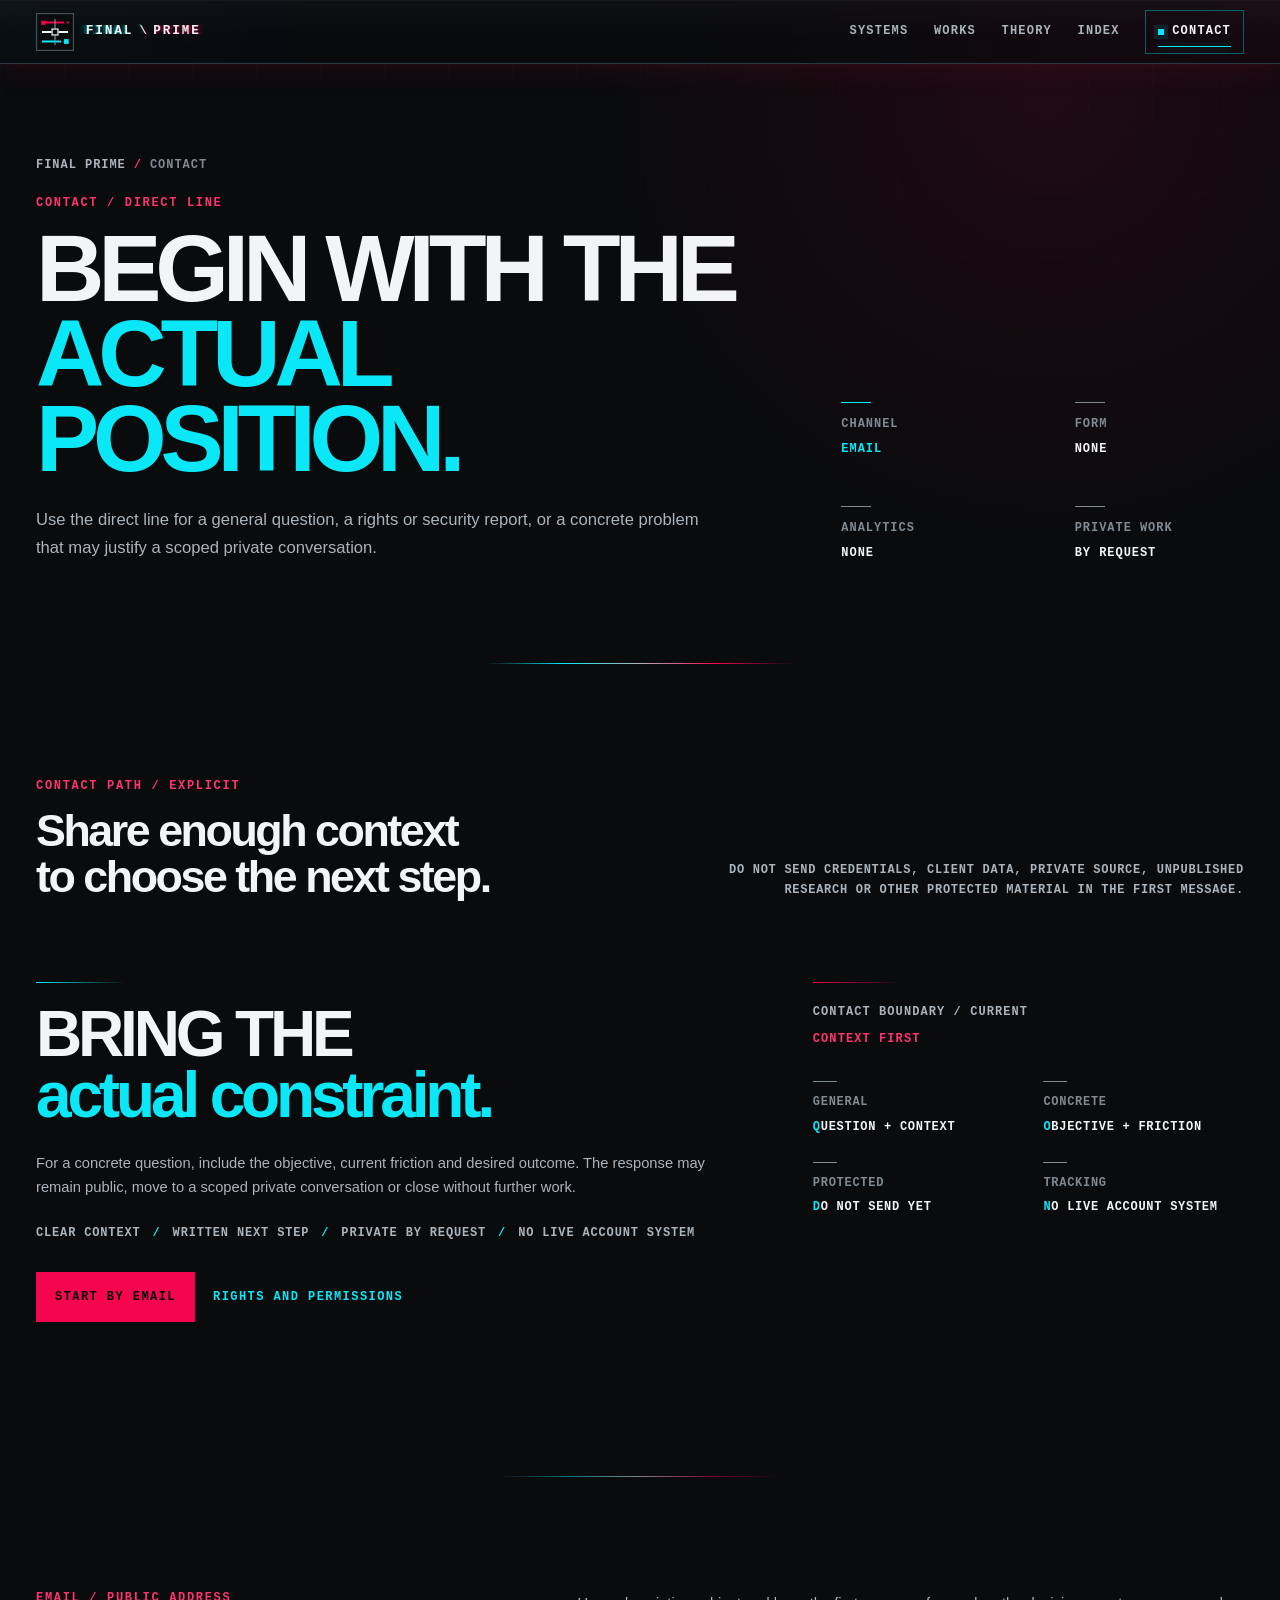
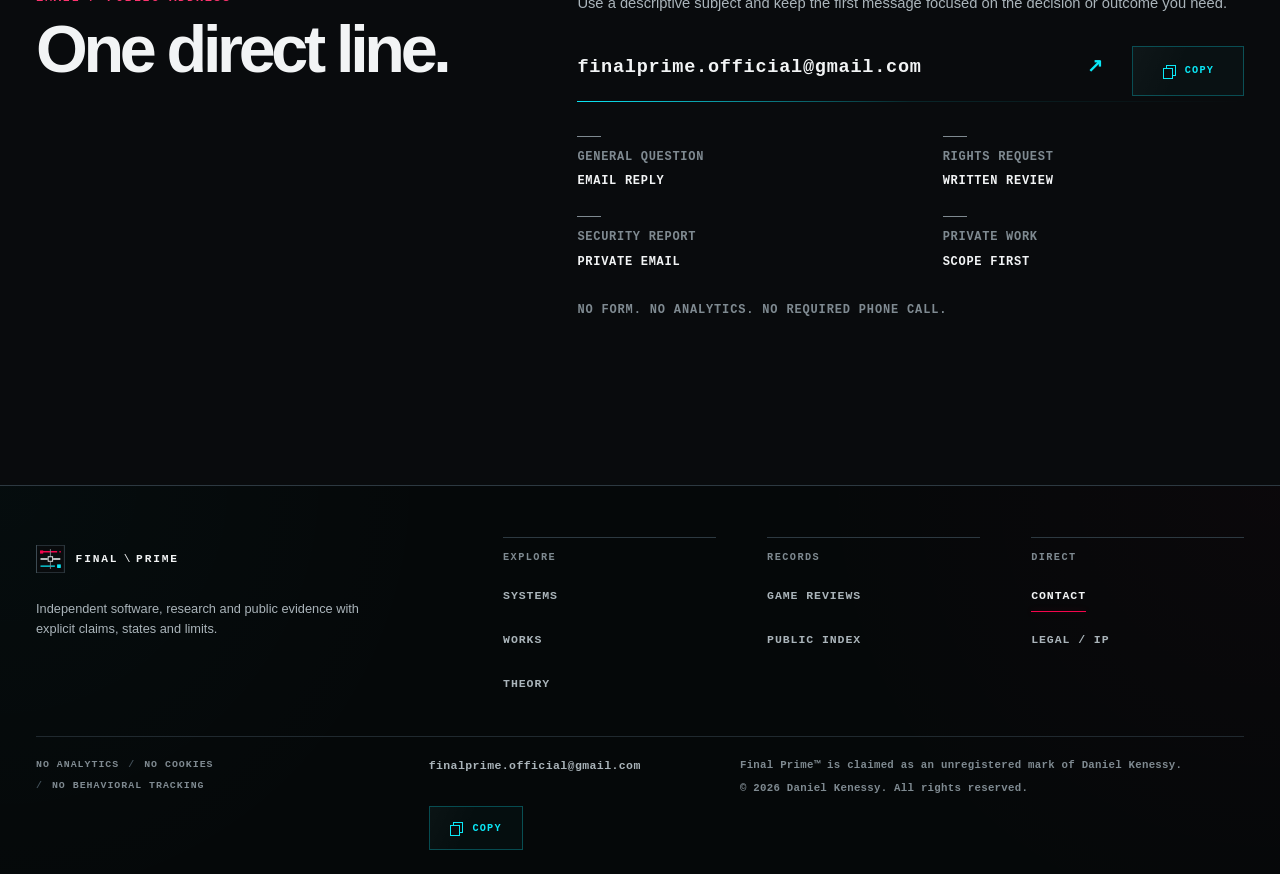
==== commit 46869ceb: "Add polished email copy controls" ====
--- a/contact/index.html
+++ b/contact/index.html
@@ -15,7 +15,7 @@
   <link rel="license" href="https://final-prime.github.io/legal/">
   <meta property="og:type" content="website"><meta property="og:locale" content="en_US"><meta property="og:site_name" content="Final Prime"><meta property="og:title" content="Contact Final Prime"><meta property="og:description" content="A direct contact path for general questions, rights or security reports, and scoped private work."><meta property="og:url" content="https://final-prime.github.io/contact/"><meta property="og:image" content="https://final-prime.github.io/assets/og-cover.png"><meta property="og:image:type" content="image/png"><meta property="og:image:width" content="1200"><meta property="og:image:height" content="630"><meta property="og:image:alt" content="Final Prime public surface"><meta name="twitter:card" content="summary_large_image"><meta name="twitter:title" content="Contact Final Prime"><meta name="twitter:description" content="A direct contact path for general questions, rights or security reports, and scoped private work."><meta name="twitter:image" content="https://final-prime.github.io/assets/og-cover.png"><meta name="twitter:image:alt" content="Final Prime public surface">
   <title>Contact | Final Prime</title>
-  <link rel="icon" href="/assets/favicon.svg" type="image/svg+xml"><link rel="icon" href="/assets/icon-192.png" type="image/png" sizes="192x192"><link rel="apple-touch-icon" href="/apple-touch-icon.png" sizes="180x180"><link rel="manifest" href="/site.webmanifest"><link rel="stylesheet" href="/assets/signal-glitch.css?v=20260717-6"><link rel="stylesheet" href="/assets/base.css?v=20260719-8"><link rel="stylesheet" href="/assets/catalog.css"><link rel="stylesheet" href="/assets/responsive.css?v=20260717-4"><link rel="stylesheet" href="/assets/surface-polish.css?v=20260719-6"><link rel="stylesheet" href="/assets/contact-index.css?v=20260719-1"><noscript><link rel="stylesheet" href="/assets/no-js.css"></noscript><script src="/assets/app.js?v=20260718-4" defer></script>
+  <link rel="icon" href="/assets/favicon.svg" type="image/svg+xml"><link rel="icon" href="/assets/icon-192.png" type="image/png" sizes="192x192"><link rel="apple-touch-icon" href="/apple-touch-icon.png" sizes="180x180"><link rel="manifest" href="/site.webmanifest"><link rel="stylesheet" href="/assets/signal-glitch.css?v=20260717-6"><link rel="stylesheet" href="/assets/base.css?v=20260719-8"><link rel="stylesheet" href="/assets/catalog.css"><link rel="stylesheet" href="/assets/responsive.css?v=20260717-4"><link rel="stylesheet" href="/assets/surface-polish.css?v=20260719-7"><link rel="stylesheet" href="/assets/contact-index.css?v=20260719-2"><noscript><link rel="stylesheet" href="/assets/no-js.css"></noscript><script src="/assets/app.js?v=20260718-4" defer></script>
   <script src="/assets/scroll-readout.js?v=20260718-2" defer></script>
 </head>
 <body class="contact-index">
@@ -26,5 +26,6 @@
     <section class="catalog-section" aria-labelledby="contact-path-title"><div class="shell"><header class="section-head"><div><p class="section-kicker">Contact path / Explicit</p><h2 id="contact-path-title">Share enough context to choose the next step.</h2></div><p class="section-note">Do not send credentials, client data, private source, unpublished research or other protected material in the first message.</p></header><div class="access-layout"><article class="access-copy"><h3>Bring the <em>actual constraint.</em></h3><p>For a concrete question, include the objective, current friction and desired outcome. The response may remain public, move to a scoped private conversation or close without further work.</p><div class="access-benefits" role="list" aria-label="Contact principles"><span role="listitem">Clear context</span><span role="listitem">Written next step</span><span role="listitem">Private by request</span><span role="listitem">No live account system</span></div><div class="hero-actions"><a class="button button-primary" href="mailto:finalprime.official@gmail.com?subject=Final%20Prime%20enquiry">Start by email</a><a class="button button-secondary" href="/legal/">Rights and permissions</a></div></article><div class="private-boundary-card" role="group" aria-labelledby="contact-boundary-title"><div class="tracking-topline"><span>CONTACT BOUNDARY / CURRENT</span><strong id="contact-boundary-title">Context first</strong></div><dl><div><dt>General</dt><dd>Question + context</dd></div><div><dt>Concrete</dt><dd>Objective + friction</dd></div><div><dt>Protected</dt><dd>Do not send yet</dd></div><div><dt>Tracking</dt><dd>No live account system</dd></div></dl></div></div><section class="contact-section" aria-labelledby="direct-email-title"><div class="contact-layout"><div><p class="section-kicker">Email / Public address</p><h2 id="direct-email-title">One direct line.</h2></div><div class="contact-copy"><p>Use a descriptive subject and keep the first message focused on the decision or outcome you need.</p><a class="contact-link" href="mailto:finalprime.official@gmail.com?subject=Final%20Prime%20enquiry"><span>finalprime.official@gmail.com</span><span aria-hidden="true">↗</span></a><dl class="contact-routing" aria-label="Contact routing guidance"><div><dt>General question</dt><dd>Email reply</dd></div><div><dt>Rights request</dt><dd>Written review</dd></div><div><dt>Security report</dt><dd>Private email</dd></div><div><dt>Private work</dt><dd>Scope first</dd></div></dl><p class="contact-note">No form. No analytics. No required phone call.</p></div></div></section></div></section>
   </main>
   <footer class="site-footer"><div class="shell footer-shell"><div class="footer-primary"><div class="footer-identity"><a class="brand footer-brand" href="/" aria-label="Final Prime home"><img class="brand-mark" src="/assets/mark.svg" width="32" height="32" alt=""><span class="brand-name" aria-hidden="true"><span class="brand-word brand-word-final">FINAL</span><span class="brand-divider">\</span><span class="brand-word brand-word-prime">PRIME</span></span></a><p>Independent software, research and public evidence with explicit claims, states and limits.</p></div><nav class="footer-nav" aria-label="Footer navigation"><div class="footer-nav-group"><p class="footer-nav-label" id="footer-explore-label">Explore</p><ul aria-labelledby="footer-explore-label"><li><a href="/systems/">Systems</a></li><li><a href="/works/">Works</a></li><li><a href="/thought/">Theory</a></li></ul></div><div class="footer-nav-group"><p class="footer-nav-label" id="footer-records-label">Records</p><ul aria-labelledby="footer-records-label"><li><a href="/reviews/">Game Reviews</a></li><li><a href="/index/">Public Index</a></li></ul></div><div class="footer-nav-group"><p class="footer-nav-label" id="footer-direct-label">Direct</p><ul aria-labelledby="footer-direct-label"><li><a href="/contact/" aria-current="page">Contact</a></li><li><a href="/legal/">Legal / IP</a></li></ul></div></nav></div><div class="footer-rail"><p class="footer-trust"><span>No analytics</span><span>No cookies</span><span>No behavioral tracking</span></p><p class="footer-email"><a href="mailto:finalprime.official@gmail.com">finalprime.official@gmail.com</a></p><div class="footer-legal"><p>Final Prime™ is claimed as an unregistered mark of Daniel Kenessy.</p><p>© <span data-current-year>2026</span> Daniel Kenessy. All rights reserved.</p></div></div></div></footer>
+  <script src="/assets/copy-email.js?v=20260719-1"></script>
 </body>
 </html>
--- a/assets/surface-polish.css
+++ b/assets/surface-polish.css
@@ -221,6 +221,136 @@
 .footer-email a:hover,
 .footer-email a:focus-visible { color: var(--cyan); }
 
+.email-copy-suite {
+  position: relative;
+  display: grid;
+  min-width: 0;
+  align-items: center;
+}
+
+.footer-email.email-copy-suite {
+  grid-template-columns: minmax(0, 1fr);
+  gap: 5px;
+  justify-items: start;
+}
+
+.email-copy-button {
+  position: relative;
+  isolation: isolate;
+  display: inline-grid;
+  grid-template-columns: 14px auto;
+  gap: 9px;
+  min-width: 94px;
+  min-height: 44px;
+  align-items: center;
+  justify-content: center;
+  padding: 0 14px;
+  overflow: hidden;
+  border: 1px solid rgba(10, 232, 247, 0.28);
+  background:
+    linear-gradient(115deg, rgba(255, 255, 255, 0.025), transparent 44%),
+    rgba(10, 232, 247, 0.025);
+  color: var(--cyan);
+  cursor: pointer;
+  font: 800 0.64rem/1 var(--mono);
+  letter-spacing: 0.12em;
+  text-transform: uppercase;
+  transition: color 180ms ease, border-color 180ms ease, background-color 180ms ease, box-shadow 180ms ease, transform 120ms ease;
+}
+
+.email-copy-button::after {
+  position: absolute;
+  z-index: -1;
+  inset: 0;
+  content: "";
+  background: linear-gradient(100deg, transparent 12%, rgba(10, 232, 247, 0.26) 50%, transparent 88%);
+  opacity: 0;
+  transform: translateX(-125%);
+  pointer-events: none;
+}
+
+.email-copy-button:hover,
+.email-copy-button:focus-visible {
+  border-color: rgba(10, 232, 247, 0.62);
+  background-color: rgba(10, 232, 247, 0.055);
+  box-shadow: 16px 0 28px -18px rgba(10, 232, 247, 0.72);
+}
+
+.email-copy-button:active { transform: translateY(1px); }
+.email-copy-button[aria-busy="true"] { cursor: wait; }
+
+.email-copy-icon {
+  position: relative;
+  width: 14px;
+  height: 14px;
+}
+
+.email-copy-icon::before,
+.email-copy-icon::after {
+  position: absolute;
+  width: 8px;
+  height: 9px;
+  border: 1px solid currentColor;
+  content: "";
+  transition: opacity 160ms ease, transform 160ms ease;
+}
+
+.email-copy-icon::before { top: 1px; left: 4px; }
+.email-copy-icon::after { top: 4px; left: 1px; background: var(--bg); }
+
+.email-copy-button.is-copied {
+  border-color: rgba(10, 232, 247, 0.9);
+  background-color: rgba(10, 232, 247, 0.12);
+  box-shadow: 0 0 26px -12px rgba(10, 232, 247, 0.95);
+  animation: email-copy-flash 620ms ease-out 1;
+}
+
+.email-copy-button.is-copied::after {
+  opacity: 1;
+  animation: email-copy-sweep 560ms ease-out 1;
+}
+
+.email-copy-button.is-copied .email-copy-icon::before {
+  top: 2px;
+  left: 2px;
+  width: 10px;
+  height: 6px;
+  border: 0;
+  border-bottom: 2px solid currentColor;
+  border-left: 2px solid currentColor;
+  transform: rotate(-45deg);
+}
+
+.email-copy-button.is-copied .email-copy-icon::after { opacity: 0; }
+
+.email-copy-button.is-copy-fallback {
+  border-color: var(--line-strong);
+  color: var(--text);
+}
+
+.email-copy-status {
+  position: absolute !important;
+  width: 1px !important;
+  height: 1px !important;
+  margin: -1px !important;
+  padding: 0 !important;
+  overflow: hidden !important;
+  border: 0 !important;
+  clip: rect(0 0 0 0) !important;
+  white-space: nowrap !important;
+}
+
+@keyframes email-copy-flash {
+  0% { color: var(--text); filter: brightness(1.55); }
+  38% { color: var(--cyan); filter: brightness(1.2); }
+  100% { color: var(--cyan); filter: none; }
+}
+
+@keyframes email-copy-sweep {
+  from { transform: translateX(-125%); }
+  to { transform: translateX(125%); }
+}
+
 .footer-legal {
   display: grid;
   gap: 6px;
@@ -280,6 +410,16 @@
   .footer-rail,
   .surface-current { border-color: CanvasText; box-shadow: none; }
   .footer-nav a::after { background: CanvasText; box-shadow: none; }
+  .email-copy-button { border-color: ButtonText; color: ButtonText; background: ButtonFace; box-shadow: none; }
+  .email-copy-button::after { display: none; }
+}
+
+@media (prefers-reduced-motion: reduce) {
+  .email-copy-button,
+  .email-copy-icon::before,
+  .email-copy-icon::after { transition: none; }
+  .email-copy-button.is-copied,
+  .email-copy-button.is-copied::after { animation: none; }
 }
 
 @media (prefers-reduced-transparency: reduce) {
--- a/assets/contact-index.css
+++ b/assets/contact-index.css
@@ -280,6 +280,13 @@
   color: var(--muted);
   font-size: 0.92rem;
   line-height: 1.68;
+}
+
+.contact-email-suite {
+  grid-template-columns: minmax(0, 1fr) auto;
+  gap: clamp(14px, 2.2vw, 28px);
+  width: 100%;
+  background: linear-gradient(90deg, var(--cyan), rgba(10, 232, 247, 0.12), transparent) 0 100% / 100% 1px no-repeat;
 }
 
 .contact-link {
@@ -297,6 +304,17 @@
   text-decoration: none;
 }
 
+.contact-email-suite .contact-link {
+  min-width: 0;
+  background: none;
+}
+
+.contact-email-suite .email-copy-button {
+  min-width: 112px;
+  min-height: 50px;
+  align-self: center;
+}
+
 .contact-link span:first-child { overflow-wrap: anywhere; }
 
 .contact-link span:last-child {
@@ -393,6 +411,19 @@
   .access-copy h3 { font-size: clamp(2.55rem, 11vw, 4.4rem); }
   .contact-section { margin-top: 86px; padding-top: 70px; }
   .contact-layout h2 { font-size: clamp(2.55rem, 11vw, 4.4rem); }
+
+  .contact-email-suite {
+    grid-template-columns: minmax(0, 1fr);
+    gap: 8px;
+    padding-bottom: 14px;
+  }
+
+  .contact-email-suite .contact-link {
+    min-height: 48px;
+    padding-bottom: 0;
+  }
+
+  .contact-email-suite .email-copy-button { justify-self: start; }
 }
 
 @media (max-width: 420px) {
